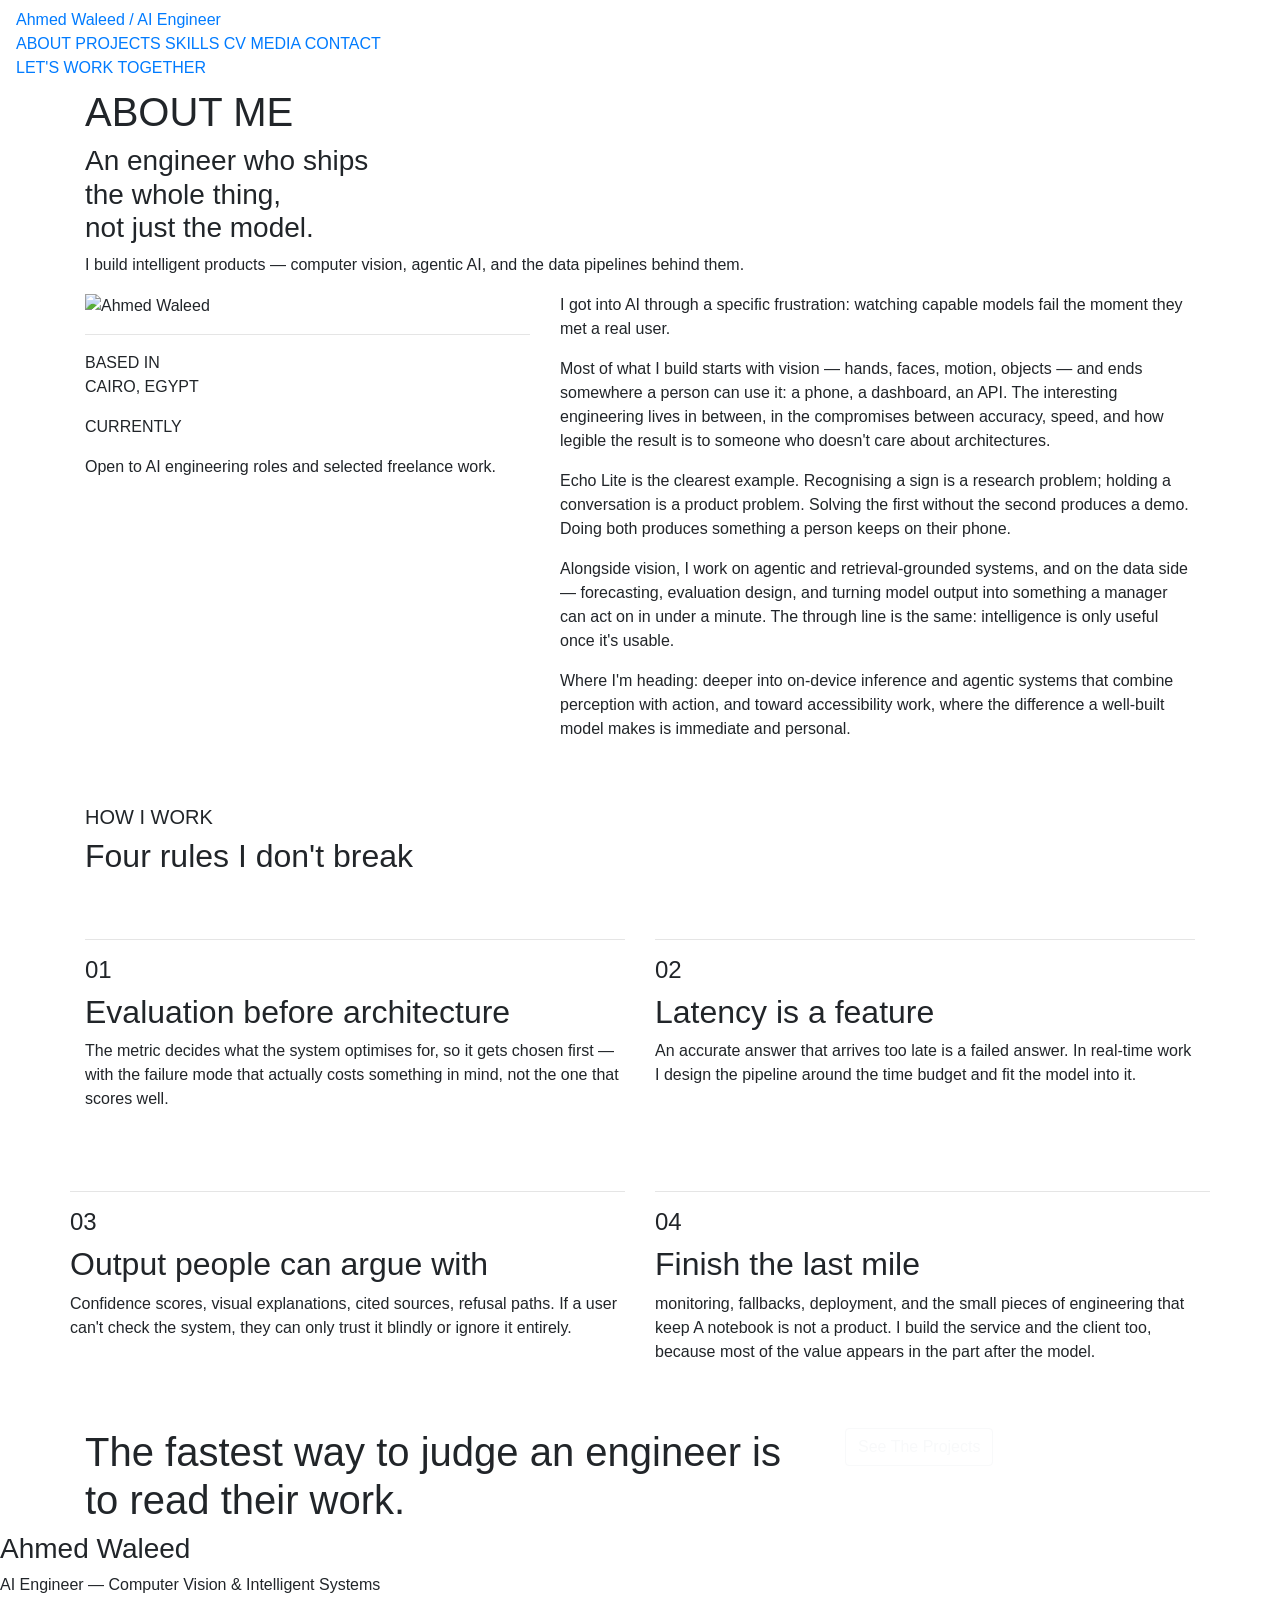
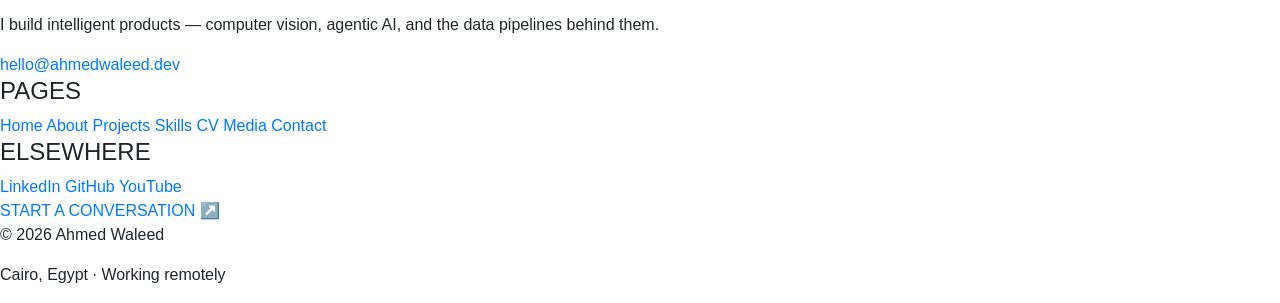
==== about.html @ 39172e3a "Add files via upload" ====
<!DOCTYPE html>
<html lang="en">

<head>

    <meta charset="UTF-8">

    <meta name="viewport" content="width=device-width, initial-scale=1.0">

    <!-- SEO -->
    <meta name="description"
        content="Ahmed Waleed — AI Engineer specializing in Computer Vision and Intelligent Systems.">

    <meta name="author" content="Ahmed Waleed">

    <!-- Fonts  -->
    <link
        href="https://fonts.googleapis.com/css2?family=Cormorant+Garamond:wght@400;500;600;700&family=DM+Mono:wght@300;400;500&family=Inter:wght@300;400;500;600&display=swap"
        rel="stylesheet">
    <link
        href="https://fonts.googleapis.com/css2?family=DM+Mono:wght@300;400;500&family=Inter:wght@300;400;500;600&display=swap"
        rel="stylesheet">

    <!-- Bootstrap 4.6.2 -->
    <link rel="stylesheet" href="https://cdn.jsdelivr.net/npm/bootstrap@4.6.2/dist/css/bootstrap.min.css"
        integrity="sha384-xOolHFLEh07PJGoPkLv1IbcEPTNtaed2xpHsD9ESMhqIYd0nLMwNLD69Npy4HI+N" crossorigin="anonymous">

    <!-- Custom CSS -->
    <link rel="stylesheet" href="css/navbar.css">
    <link rel="stylesheet" href="css/style.css">
    <link rel="stylesheet" href="css/aboutstyle.css">


    <title>About | Ahmed Waleed</title>

</head>

<body>

    <!-- =====================================================
         NAVBAR
    ====================================================== -->

    <header class="navbar">

        <div class="navbar-inner">

            <a href="index.html" class="logo">

                <span class="logo-name">
                    Ahmed Waleed
                </span>

                <span class="logo-slash">
                    /
                </span>

                <span class="logo-role">
                    AI Engineer
                </span>

            </a>


            <nav class="nav-links">

                <a href="about.html">
                    ABOUT
                </a>

                <a href="projects.html">
                    PROJECTS
                </a>

                <a href="skils.html">
                    SKILLS
                </a>

                <a href="cvpage.html">
                    CV
                </a>

                <a href="media.html">
                    MEDIA
                </a>

                <a href="contact.html">
                    CONTACT
                </a>

            </nav>


            <a href="contact.html" class="nav-button">
                LET'S WORK TOGETHER
            </a>

        </div>

    </header>


    <!-- end navbar -->

    <!-- =========================
         ABOUT
    ========================== -->
    <!-- =====================================================
     ABOUT INTRO
====================================================== -->

    <section class="intro-about">

        <div class="container">

            <div class="row">

                <div class="col-md-12">

                    <h1>
                        ABOUT ME
                    </h1>

                </div>

                <div class="col-md-12">

                    <h3>
                        An engineer who ships
                        <br>
                        the whole thing,
                        <br>
                        not just the model.
                    </h3>

                    <p>
                        I build intelligent products —
                        computer vision, agentic AI,
                        and the data pipelines behind them.
                    </p>

                </div>

            </div>

        </div>

    </section>


    <!-- =====================================================
     ABOUT CONTENT
    ====================================================== -->

    <section class="about2">

        <div class="container">

            <div class="row">

                <!-- LEFT COLUMN -->

                <div class="col-md-5">

                    <div class="about2-image">

                        <img src="images/moa.jpg" alt="Ahmed Waleed" class="w-100">

                    </div>

                    <hr>

                    <div class="about2-info">

                        <p>
                            BASED IN
                            <br>
                            CAIRO, EGYPT
                        </p>
                        <p>
                            CURRENTLY
                        </p>
                        <p>
                            Open to AI engineering roles
                            and selected freelance work.
                        </p>

                    </div>

                </div>


                <!-- RIGHT COLUMN -->

                <div class="col-md-7">

                    <div class="about2-content">

                        <p>
                            I got into AI through a specific frustration:
                            watching capable models fail the moment they
                            met a real user.
                        </p>

                        <p>
                            Most of what I build starts with vision —
                            hands, faces, motion, objects — and ends somewhere
                            a person can use it: a phone, a dashboard, an API.

                            The interesting engineering lives in between,
                            in the compromises between accuracy, speed, and
                            how legible the result is to someone who doesn't
                            care about architectures.
                        </p>

                        <p>
                            Echo Lite is the clearest example.

                            Recognising a sign is a research problem;
                            holding a conversation is a product problem.

                            Solving the first without the second produces
                            a demo. Doing both produces something a person
                            keeps on their phone.
                        </p>

                        <p>
                            Alongside vision, I work on agentic and
                            retrieval-grounded systems, and on the data side —
                            forecasting, evaluation design, and turning model
                            output into something a manager can act on in
                            under a minute.

                            The through line is the same:
                            intelligence is only useful once it's usable.
                        </p>

                        <p>
                            Where I'm heading: deeper into on-device inference
                            and agentic systems that combine perception with
                            action, and toward accessibility work, where the
                            difference a well-built model makes is immediate
                            and personal.
                        </p>

                    </div>

                </div>

            </div>

        </div>

    </section>

    <!-- HIW Section  -->

    <section class="how-section mt-5">
        <div class="container">
            <div class="row">
                <div class="col-md-12">
                    <h5>
                        HOW I WORK
                    </h5>
                    <h2>
                        Four rules I don't break
                    </h2>
                    <!-- <hr style="color: rgb(255, 255, 255);" class="w-50"> -->

                    <div class="row mt-5">
                        <div class="col-md-6">
                            <div class="">
                                <hr>
                                <h4>01</h4>
                                <h2>Evaluation before architecture</h2>
                                <p>The metric decides what the system optimises for, so it gets chosen first — with the
                                    failure mode that actually costs something in mind, not the one that scores well.
                                </p>

                            </div>



                        </div>

                        <div class="col-md-6">
                            <div class="">
                                <hr>
                                <h4>02</h4>
                                <h2>Latency is a feature</h2>
                                <p>An accurate answer that arrives too late is a failed answer. In real-time work I
                                    design the pipeline around the time budget and fit the model into it.
                                </p>

                            </div>



                        </div>

                        <div class="row mt-5">
                            <div class="col-md-6">
                                <div class="">
                                    <hr>
                                    <h4>03</h4>
                                    <h2>Output people can argue with</h2>
                                    <p> Confidence scores, visual explanations, cited sources, refusal paths. If a user
                                        can't check the system, they can only trust it blindly or ignore it entirely.

                                    </p>

                                </div>



                            </div>

                            <div class="col-md-6">
                                <div class="">
                                    <hr>
                                    <h4>04</h4>
                                    <h2>Finish the last mile</h2>
                                    <p> monitoring, fallbacks, deployment, and the small pieces of engineering that keep
                                        A notebook is not a product. I build the service and the client too, because
                                        most of the value appears in the part after the model.

                                    </p>

                                </div>



                            </div>

                        </div>
                    </div>
                </div>
            </div>
    </section>
    <!-- end of HTW  -->

    <!-- all projects section  -->
    <section class="project-section">
        <div class='container'>
            <div class="row mt-5">
                <div class="col-md-8">
                    <h1>The fastest way to judge an engineer is to read their work.</h1>
                </div>

                <div class="col-md-4">
                    <a href="" class="btn btn-outline-light "> See The Projects</a>
                </div>
            </div>
        </div>
    </section>


    <!-- =========================
         FOOTER
    ========================== -->

    <footer class="site-footer">

        <div class="footer-main">

            <div class="footer-container">


                <!-- Brand -->

                <div class="footer-brand">

                    <h3>
                        Ahmed Waleed
                    </h3>


                    <p class="footer-role">

                        AI Engineer — Computer Vision &amp;
                        Intelligent Systems

                    </p>


                    <p class="footer-description">

                        I build intelligent products —
                        computer vision, agentic AI,
                        and the data pipelines behind them.

                    </p>


                    <a href="mailto:hello@ahmedwaleed.dev" class="footer-email">

                        hello@ahmedwaleed.dev

                    </a>

                </div>



                <!-- Pages -->

                <div class="footer-column">

                    <h4>
                        PAGES
                    </h4>


                    <nav class="footer-links">

                        <a href="#home">
                            Home
                        </a>

                        <a href="#about">
                            About
                        </a>

                        <a href="#projects">
                            Projects
                        </a>

                        <a href="#skills">
                            Skills
                        </a>

                        <a href="#cv">
                            CV
                        </a>

                        <a href="#media">
                            Media
                        </a>

                        <a href="#contact">
                            Contact
                        </a>

                    </nav>

                </div>



                <!-- Elsewhere -->

                <div class="footer-column">

                    <h4>
                        ELSEWHERE
                    </h4>


                    <nav class="footer-links">

                        <a href="#" target="_blank">
                            LinkedIn
                        </a>

                        <a href="#" target="_blank">
                            GitHub
                        </a>

                        <a href="#" target="_blank">
                            YouTube
                        </a>

                    </nav>


                    <a href="#contact" class="conversation-btn">

                        <span>
                            START A CONVERSATION
                        </span>

                        <span class="conversation-arrow">
                            ↗
                        </span>

                    </a>

                </div>

            </div>

        </div>



        <!-- Footer Bottom -->

        <div class="footer-bottom">

            <div class="footer-bottom-container">

                <p>
                    © 2026 Ahmed Waleed
                </p>

                <p>
                    Cairo, Egypt · Working remotely
                </p>

            </div>

        </div>

    </footer>

    </div>

    <!-- =========================
         JAVASCRIPT
    ========================== -->

    <script src="https://cdn.jsdelivr.net/npm/jquery@3.5.1/dist/jquery.slim.min.js"
        integrity="sha384-DfXdz2htPH0lsSSs5nSSs5nVYUew+OrCXaRkfj" crossorigin="anonymous">
        </script>


    <script src="https://cdn.jsdelivr.net/npm/popper.js@1.16.1/dist/umd/popper.min.js"
        integrity="sha384-9/reFTGAW83EW2RDu2S0VKaIzap3H66lZH81PoYlFhbGU+6BZp6G7niu735Sk7lN" crossorigin="anonymous">
        </script>


    <script src="https://cdn.jsdelivr.net/npm/bootstrap@4.6.2/dist/js/bootstrap.min.js"
        integrity="sha384-+sLIOodYLS7CIrQpBjl+C7nPvqq+FbNUBDunl/OZv93DB7Ln/533i8e/mZXLi/P+" crossorigin="anonymous">
        </script>

</body>

</html>
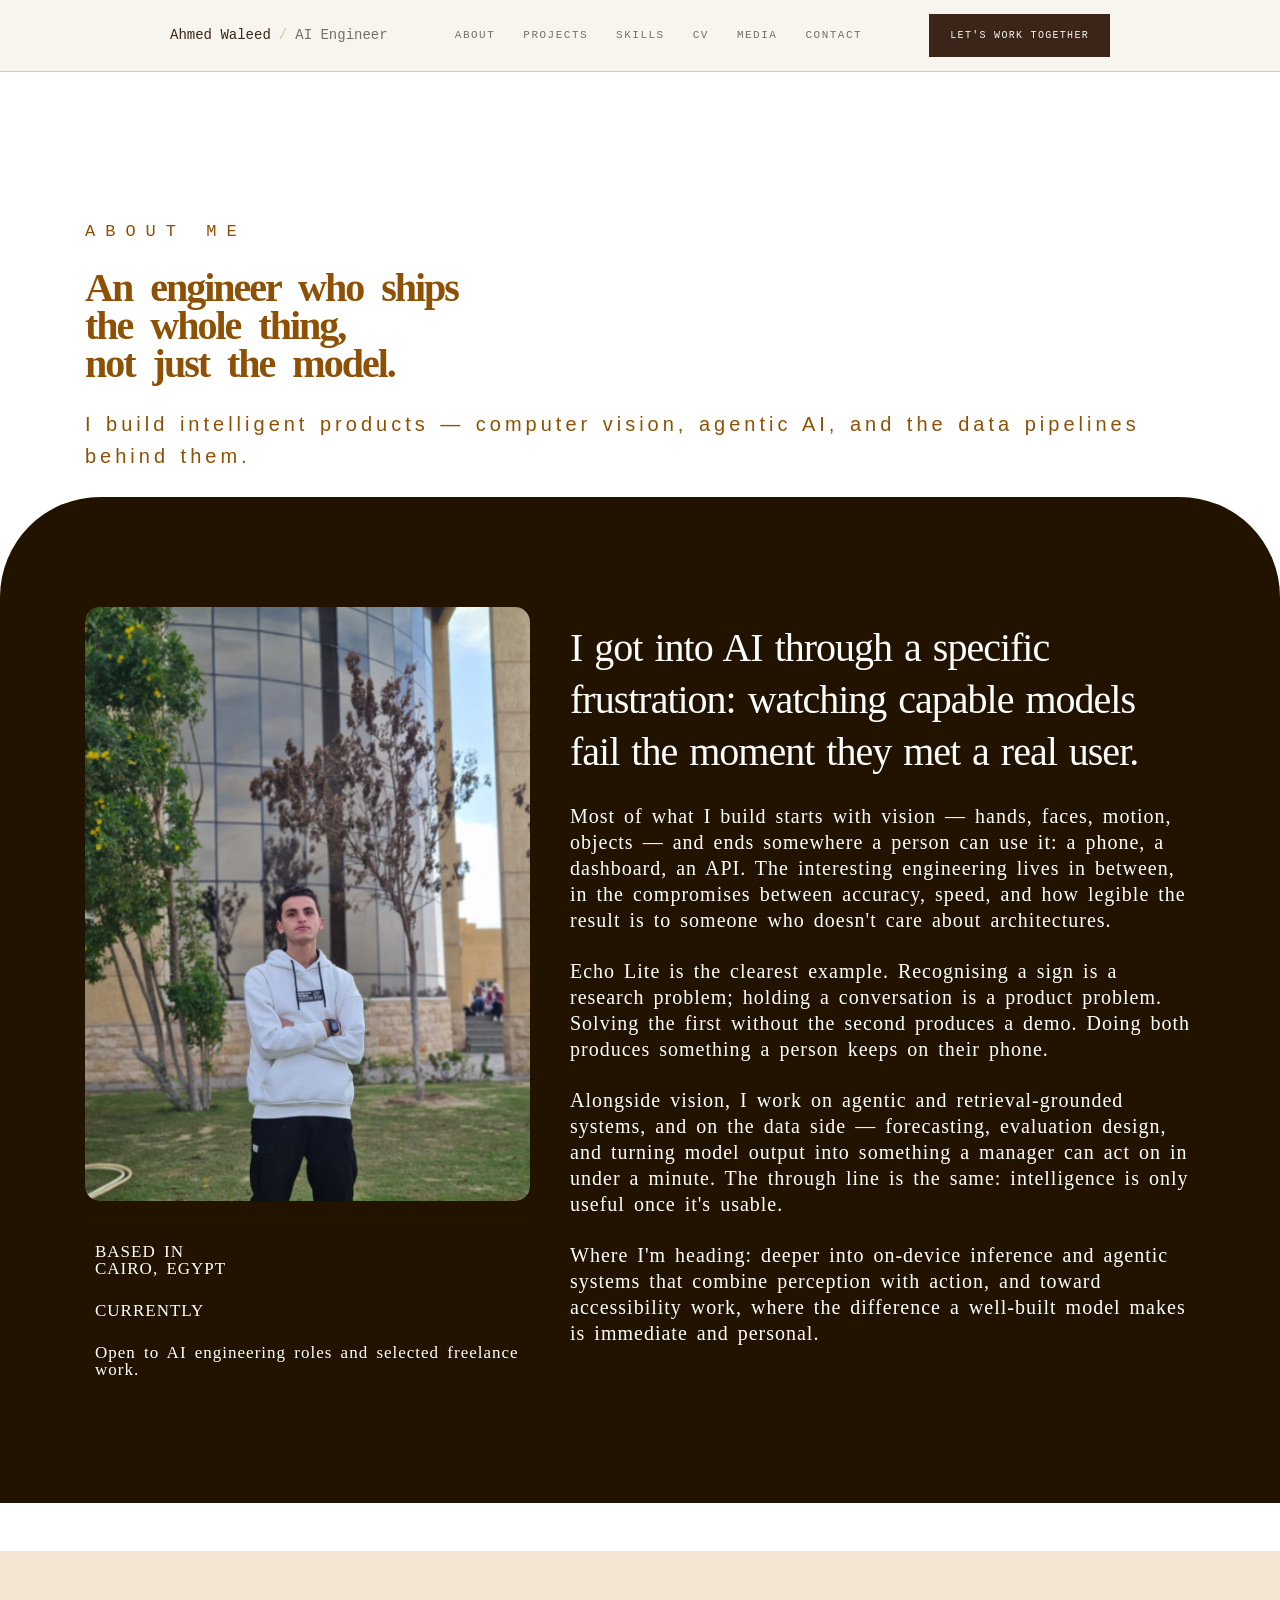
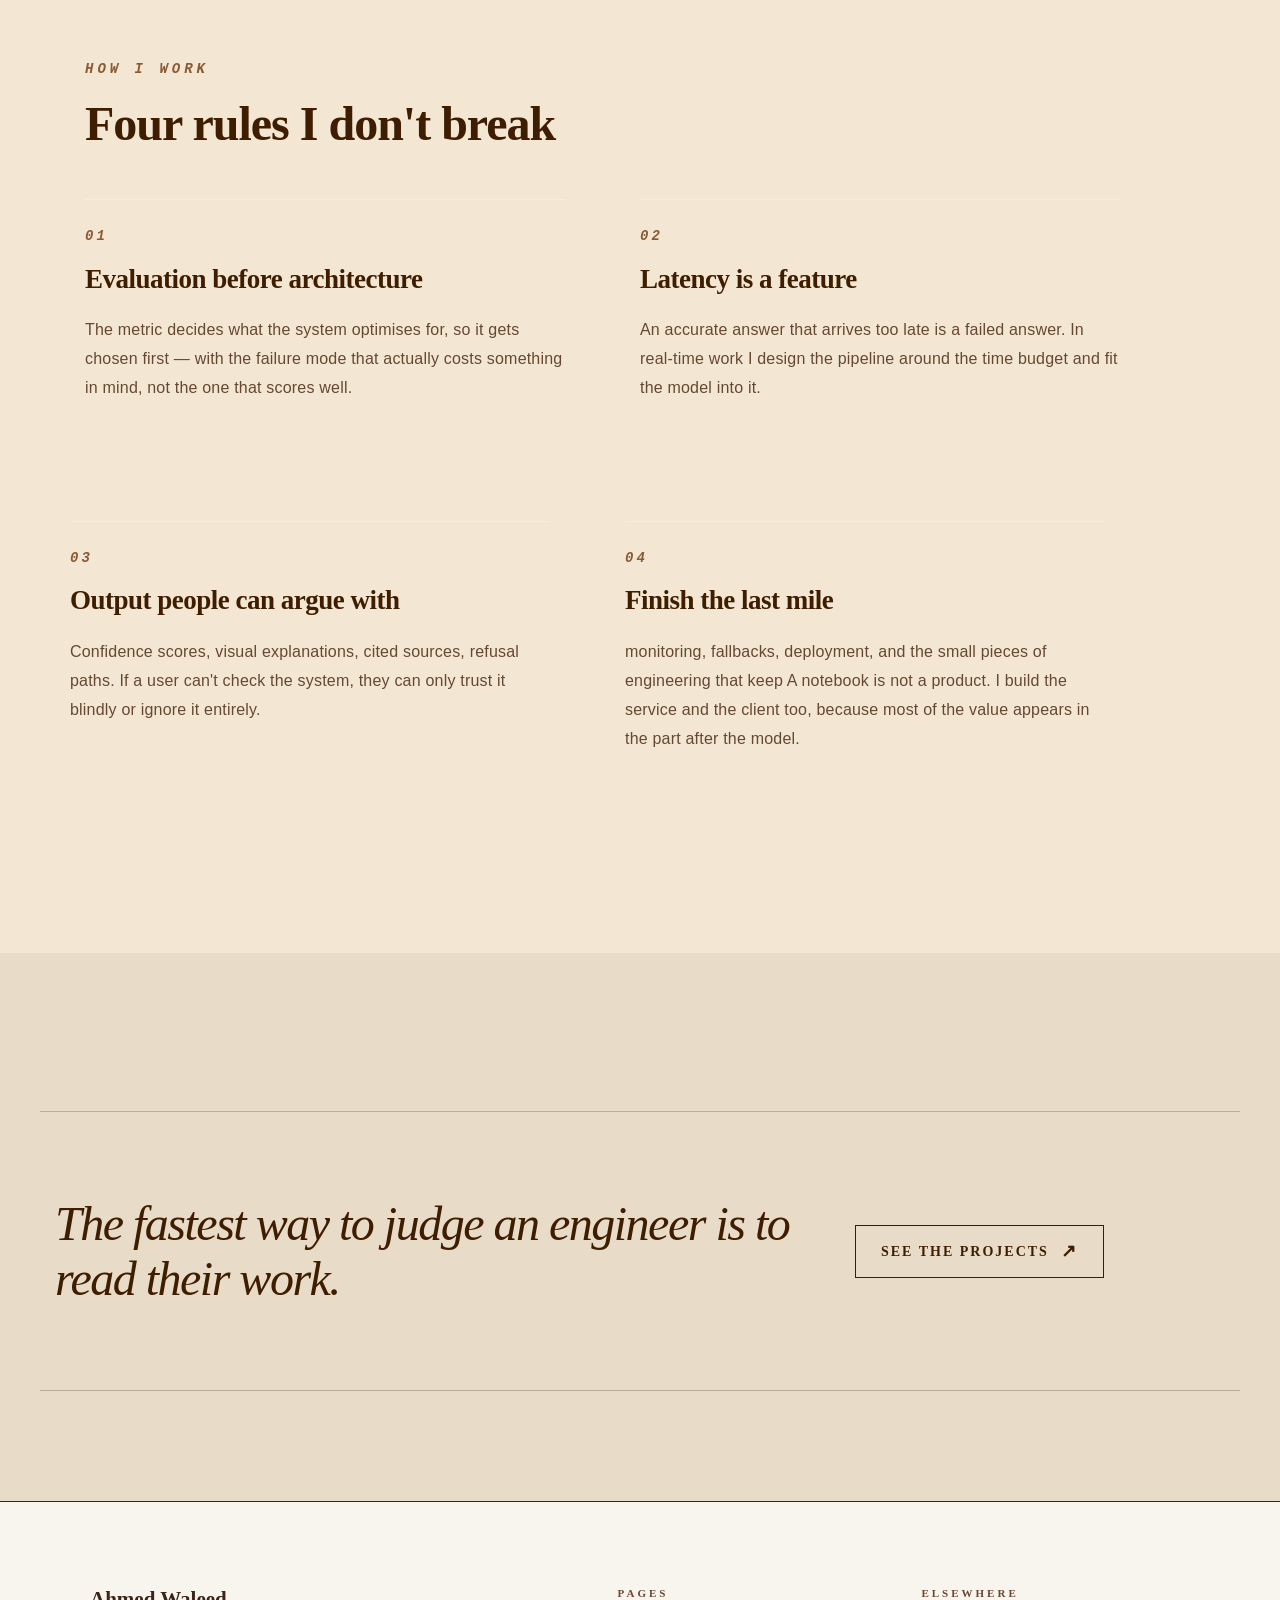
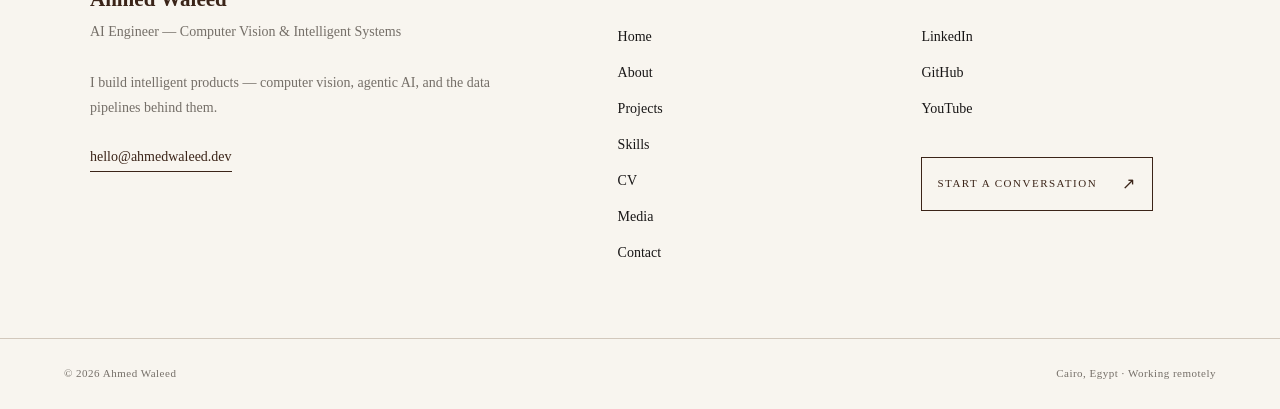
==== commit 9d74f32d: "Initial commit" ====
--- a/about.html
+++ b/about.html
@@ -1,538 +1,538 @@
-<!DOCTYPE html>
-<html lang="en">
-
-<head>
-
-    <meta charset="UTF-8">
-
-    <meta name="viewport" content="width=device-width, initial-scale=1.0">
-
-    <!-- SEO -->
-    <meta name="description"
-        content="Ahmed Waleed — AI Engineer specializing in Computer Vision and Intelligent Systems.">
-
-    <meta name="author" content="Ahmed Waleed">
-
-    <!-- Fonts  -->
-    <link
-        href="https://fonts.googleapis.com/css2?family=Cormorant+Garamond:wght@400;500;600;700&family=DM+Mono:wght@300;400;500&family=Inter:wght@300;400;500;600&display=swap"
-        rel="stylesheet">
-    <link
-        href="https://fonts.googleapis.com/css2?family=DM+Mono:wght@300;400;500&family=Inter:wght@300;400;500;600&display=swap"
-        rel="stylesheet">
-
-    <!-- Bootstrap 4.6.2 -->
-    <link rel="stylesheet" href="https://cdn.jsdelivr.net/npm/bootstrap@4.6.2/dist/css/bootstrap.min.css"
-        integrity="sha384-xOolHFLEh07PJGoPkLv1IbcEPTNtaed2xpHsD9ESMhqIYd0nLMwNLD69Npy4HI+N" crossorigin="anonymous">
-
-    <!-- Custom CSS -->
-    <link rel="stylesheet" href="css/navbar.css">
-    <link rel="stylesheet" href="css/style.css">
-    <link rel="stylesheet" href="css/aboutstyle.css">
-
-
-    <title>About | Ahmed Waleed</title>
-
-</head>
-
-<body>
-
-    <!-- =====================================================
-         NAVBAR
-    ====================================================== -->
-
-    <header class="navbar">
-
-        <div class="navbar-inner">
-
-            <a href="index.html" class="logo">
-
-                <span class="logo-name">
-                    Ahmed Waleed
-                </span>
-
-                <span class="logo-slash">
-                    /
-                </span>
-
-                <span class="logo-role">
-                    AI Engineer
-                </span>
-
-            </a>
-
-
-            <nav class="nav-links">
-
-                <a href="about.html">
-                    ABOUT
-                </a>
-
-                <a href="projects.html">
-                    PROJECTS
-                </a>
-
-                <a href="skils.html">
-                    SKILLS
-                </a>
-
-                <a href="cvpage.html">
-                    CV
-                </a>
-
-                <a href="media.html">
-                    MEDIA
-                </a>
-
-                <a href="contact.html">
-                    CONTACT
-                </a>
-
-            </nav>
-
-
-            <a href="contact.html" class="nav-button">
-                LET'S WORK TOGETHER
-            </a>
-
-        </div>
-
-    </header>
-
-
-    <!-- end navbar -->
-
-    <!-- =========================
-         ABOUT
-    ========================== -->
-    <!-- =====================================================
-     ABOUT INTRO
-====================================================== -->
-
-    <section class="intro-about">
-
-        <div class="container">
-
-            <div class="row">
-
-                <div class="col-md-12">
-
-                    <h1>
-                        ABOUT ME
-                    </h1>
-
-                </div>
-
-                <div class="col-md-12">
-
-                    <h3>
-                        An engineer who ships
-                        <br>
-                        the whole thing,
-                        <br>
-                        not just the model.
-                    </h3>
-
-                    <p>
-                        I build intelligent products —
-                        computer vision, agentic AI,
-                        and the data pipelines behind them.
-                    </p>
-
-                </div>
-
-            </div>
-
-        </div>
-
-    </section>
-
-
-    <!-- =====================================================
-     ABOUT CONTENT
-    ====================================================== -->
-
-    <section class="about2">
-
-        <div class="container">
-
-            <div class="row">
-
-                <!-- LEFT COLUMN -->
-
-                <div class="col-md-5">
-
-                    <div class="about2-image">
-
-                        <img src="images/moa.jpg" alt="Ahmed Waleed" class="w-100">
-
-                    </div>
-
-                    <hr>
-
-                    <div class="about2-info">
-
-                        <p>
-                            BASED IN
-                            <br>
-                            CAIRO, EGYPT
-                        </p>
-                        <p>
-                            CURRENTLY
-                        </p>
-                        <p>
-                            Open to AI engineering roles
-                            and selected freelance work.
-                        </p>
-
-                    </div>
-
-                </div>
-
-
-                <!-- RIGHT COLUMN -->
-
-                <div class="col-md-7">
-
-                    <div class="about2-content">
-
-                        <p>
-                            I got into AI through a specific frustration:
-                            watching capable models fail the moment they
-                            met a real user.
-                        </p>
-
-                        <p>
-                            Most of what I build starts with vision —
-                            hands, faces, motion, objects — and ends somewhere
-                            a person can use it: a phone, a dashboard, an API.
-
-                            The interesting engineering lives in between,
-                            in the compromises between accuracy, speed, and
-                            how legible the result is to someone who doesn't
-                            care about architectures.
-                        </p>
-
-                        <p>
-                            Echo Lite is the clearest example.
-
-                            Recognising a sign is a research problem;
-                            holding a conversation is a product problem.
-
-                            Solving the first without the second produces
-                            a demo. Doing both produces something a person
-                            keeps on their phone.
-                        </p>
-
-                        <p>
-                            Alongside vision, I work on agentic and
-                            retrieval-grounded systems, and on the data side —
-                            forecasting, evaluation design, and turning model
-                            output into something a manager can act on in
-                            under a minute.
-
-                            The through line is the same:
-                            intelligence is only useful once it's usable.
-                        </p>
-
-                        <p>
-                            Where I'm heading: deeper into on-device inference
-                            and agentic systems that combine perception with
-                            action, and toward accessibility work, where the
-                            difference a well-built model makes is immediate
-                            and personal.
-                        </p>
-
-                    </div>
-
-                </div>
-
-            </div>
-
-        </div>
-
-    </section>
-
-    <!-- HIW Section  -->
-
-    <section class="how-section mt-5">
-        <div class="container">
-            <div class="row">
-                <div class="col-md-12">
-                    <h5>
-                        HOW I WORK
-                    </h5>
-                    <h2>
-                        Four rules I don't break
-                    </h2>
-                    <!-- <hr style="color: rgb(255, 255, 255);" class="w-50"> -->
-
-                    <div class="row mt-5">
-                        <div class="col-md-6">
-                            <div class="">
-                                <hr>
-                                <h4>01</h4>
-                                <h2>Evaluation before architecture</h2>
-                                <p>The metric decides what the system optimises for, so it gets chosen first — with the
-                                    failure mode that actually costs something in mind, not the one that scores well.
-                                </p>
-
-                            </div>
-
-
-
-                        </div>
-
-                        <div class="col-md-6">
-                            <div class="">
-                                <hr>
-                                <h4>02</h4>
-                                <h2>Latency is a feature</h2>
-                                <p>An accurate answer that arrives too late is a failed answer. In real-time work I
-                                    design the pipeline around the time budget and fit the model into it.
-                                </p>
-
-                            </div>
-
-
-
-                        </div>
-
-                        <div class="row mt-5">
-                            <div class="col-md-6">
-                                <div class="">
-                                    <hr>
-                                    <h4>03</h4>
-                                    <h2>Output people can argue with</h2>
-                                    <p> Confidence scores, visual explanations, cited sources, refusal paths. If a user
-                                        can't check the system, they can only trust it blindly or ignore it entirely.
-
-                                    </p>
-
-                                </div>
-
-
-
-                            </div>
-
-                            <div class="col-md-6">
-                                <div class="">
-                                    <hr>
-                                    <h4>04</h4>
-                                    <h2>Finish the last mile</h2>
-                                    <p> monitoring, fallbacks, deployment, and the small pieces of engineering that keep
-                                        A notebook is not a product. I build the service and the client too, because
-                                        most of the value appears in the part after the model.
-
-                                    </p>
-
-                                </div>
-
-
-
-                            </div>
-
-                        </div>
-                    </div>
-                </div>
-            </div>
-    </section>
-    <!-- end of HTW  -->
-
-    <!-- all projects section  -->
-    <section class="project-section">
-        <div class='container'>
-            <div class="row mt-5">
-                <div class="col-md-8">
-                    <h1>The fastest way to judge an engineer is to read their work.</h1>
-                </div>
-
-                <div class="col-md-4">
-                    <a href="" class="btn btn-outline-light "> See The Projects</a>
-                </div>
-            </div>
-        </div>
-    </section>
-
-
-    <!-- =========================
-         FOOTER
-    ========================== -->
-
-    <footer class="site-footer">
-
-        <div class="footer-main">
-
-            <div class="footer-container">
-
-
-                <!-- Brand -->
-
-                <div class="footer-brand">
-
-                    <h3>
-                        Ahmed Waleed
-                    </h3>
-
-
-                    <p class="footer-role">
-
-                        AI Engineer — Computer Vision &amp;
-                        Intelligent Systems
-
-                    </p>
-
-
-                    <p class="footer-description">
-
-                        I build intelligent products —
-                        computer vision, agentic AI,
-                        and the data pipelines behind them.
-
-                    </p>
-
-
-                    <a href="mailto:hello@ahmedwaleed.dev" class="footer-email">
-
-                        hello@ahmedwaleed.dev
-
-                    </a>
-
-                </div>
-
-
-
-                <!-- Pages -->
-
-                <div class="footer-column">
-
-                    <h4>
-                        PAGES
-                    </h4>
-
-
-                    <nav class="footer-links">
-
-                        <a href="#home">
-                            Home
-                        </a>
-
-                        <a href="#about">
-                            About
-                        </a>
-
-                        <a href="#projects">
-                            Projects
-                        </a>
-
-                        <a href="#skills">
-                            Skills
-                        </a>
-
-                        <a href="#cv">
-                            CV
-                        </a>
-
-                        <a href="#media">
-                            Media
-                        </a>
-
-                        <a href="#contact">
-                            Contact
-                        </a>
-
-                    </nav>
-
-                </div>
-
-
-
-                <!-- Elsewhere -->
-
-                <div class="footer-column">
-
-                    <h4>
-                        ELSEWHERE
-                    </h4>
-
-
-                    <nav class="footer-links">
-
-                        <a href="#" target="_blank">
-                            LinkedIn
-                        </a>
-
-                        <a href="#" target="_blank">
-                            GitHub
-                        </a>
-
-                        <a href="#" target="_blank">
-                            YouTube
-                        </a>
-
-                    </nav>
-
-
-                    <a href="#contact" class="conversation-btn">
-
-                        <span>
-                            START A CONVERSATION
-                        </span>
-
-                        <span class="conversation-arrow">
-                            ↗
-                        </span>
-
-                    </a>
-
-                </div>
-
-            </div>
-
-        </div>
-
-
-
-        <!-- Footer Bottom -->
-
-        <div class="footer-bottom">
-
-            <div class="footer-bottom-container">
-
-                <p>
-                    © 2026 Ahmed Waleed
-                </p>
-
-                <p>
-                    Cairo, Egypt · Working remotely
-                </p>
-
-            </div>
-
-        </div>
-
-    </footer>
-
-    </div>
-
-    <!-- =========================
-         JAVASCRIPT
-    ========================== -->
-
-    <script src="https://cdn.jsdelivr.net/npm/jquery@3.5.1/dist/jquery.slim.min.js"
-        integrity="sha384-DfXdz2htPH0lsSSs5nSSs5nVYUew+OrCXaRkfj" crossorigin="anonymous">
-        </script>
-
-
-    <script src="https://cdn.jsdelivr.net/npm/popper.js@1.16.1/dist/umd/popper.min.js"
-        integrity="sha384-9/reFTGAW83EW2RDu2S0VKaIzap3H66lZH81PoYlFhbGU+6BZp6G7niu735Sk7lN" crossorigin="anonymous">
-        </script>
-
-
-    <script src="https://cdn.jsdelivr.net/npm/bootstrap@4.6.2/dist/js/bootstrap.min.js"
-        integrity="sha384-+sLIOodYLS7CIrQpBjl+C7nPvqq+FbNUBDunl/OZv93DB7Ln/533i8e/mZXLi/P+" crossorigin="anonymous">
-        </script>
-
-</body>
-
+<!DOCTYPE html>
+<html lang="en">
+
+<head>
+
+    <meta charset="UTF-8">
+
+    <meta name="viewport" content="width=device-width, initial-scale=1.0">
+
+    <!-- SEO -->
+    <meta name="description"
+        content="Ahmed Waleed — AI Engineer specializing in Computer Vision and Intelligent Systems.">
+
+    <meta name="author" content="Ahmed Waleed">
+
+    <!-- Fonts  -->
+    <link
+        href="https://fonts.googleapis.com/css2?family=Cormorant+Garamond:wght@400;500;600;700&family=DM+Mono:wght@300;400;500&family=Inter:wght@300;400;500;600&display=swap"
+        rel="stylesheet">
+    <link
+        href="https://fonts.googleapis.com/css2?family=DM+Mono:wght@300;400;500&family=Inter:wght@300;400;500;600&display=swap"
+        rel="stylesheet">
+
+    <!-- Bootstrap 4.6.2 -->
+    <link rel="stylesheet" href="https://cdn.jsdelivr.net/npm/bootstrap@4.6.2/dist/css/bootstrap.min.css"
+        integrity="sha384-xOolHFLEh07PJGoPkLv1IbcEPTNtaed2xpHsD9ESMhqIYd0nLMwNLD69Npy4HI+N" crossorigin="anonymous">
+
+    <!-- Custom CSS -->
+    <link rel="stylesheet" href="css/navbar.css">
+    <link rel="stylesheet" href="css/style.css">
+    <link rel="stylesheet" href="css/aboutstyle.css">
+
+
+    <title>About | Ahmed Waleed</title>
+
+</head>
+
+<body>
+
+    <!-- =====================================================
+         NAVBAR
+    ====================================================== -->
+
+    <header class="navbar">
+
+        <div class="navbar-inner">
+
+            <a href="index.html" class="logo">
+
+                <span class="logo-name">
+                    Ahmed Waleed
+                </span>
+
+                <span class="logo-slash">
+                    /
+                </span>
+
+                <span class="logo-role">
+                    AI Engineer
+                </span>
+
+            </a>
+
+
+            <nav class="nav-links">
+
+                <a href="about.html">
+                    ABOUT
+                </a>
+
+                <a href="projects.html">
+                    PROJECTS
+                </a>
+
+                <a href="skils.html">
+                    SKILLS
+                </a>
+
+                <a href="cvpage.html">
+                    CV
+                </a>
+
+                <a href="media.html">
+                    MEDIA
+                </a>
+
+                <a href="contact.html">
+                    CONTACT
+                </a>
+
+            </nav>
+
+
+            <a href="contact.html" class="nav-button">
+                LET'S WORK TOGETHER
+            </a>
+
+        </div>
+
+    </header>
+
+
+    <!-- end navbar -->
+
+    <!-- =========================
+         ABOUT
+    ========================== -->
+    <!-- =====================================================
+     ABOUT INTRO
+====================================================== -->
+
+    <section class="intro-about">
+
+        <div class="container">
+
+            <div class="row">
+
+                <div class="col-md-12">
+
+                    <h1>
+                        ABOUT ME
+                    </h1>
+
+                </div>
+
+                <div class="col-md-12">
+
+                    <h3>
+                        An engineer who ships
+                        <br>
+                        the whole thing,
+                        <br>
+                        not just the model.
+                    </h3>
+
+                    <p>
+                        I build intelligent products —
+                        computer vision, agentic AI,
+                        and the data pipelines behind them.
+                    </p>
+
+                </div>
+
+            </div>
+
+        </div>
+
+    </section>
+
+
+    <!-- =====================================================
+     ABOUT CONTENT
+    ====================================================== -->
+
+    <section class="about2">
+
+        <div class="container">
+
+            <div class="row">
+
+                <!-- LEFT COLUMN -->
+
+                <div class="col-md-5">
+
+                    <div class="about2-image">
+
+                        <img src="images/moa.jpg" alt="Ahmed Waleed" class="w-100">
+
+                    </div>
+
+                    <hr>
+
+                    <div class="about2-info">
+
+                        <p>
+                            BASED IN
+                            <br>
+                            CAIRO, EGYPT
+                        </p>
+                        <p>
+                            CURRENTLY
+                        </p>
+                        <p>
+                            Open to AI engineering roles
+                            and selected freelance work.
+                        </p>
+
+                    </div>
+
+                </div>
+
+
+                <!-- RIGHT COLUMN -->
+
+                <div class="col-md-7">
+
+                    <div class="about2-content">
+
+                        <p>
+                            I got into AI through a specific frustration:
+                            watching capable models fail the moment they
+                            met a real user.
+                        </p>
+
+                        <p>
+                            Most of what I build starts with vision —
+                            hands, faces, motion, objects — and ends somewhere
+                            a person can use it: a phone, a dashboard, an API.
+
+                            The interesting engineering lives in between,
+                            in the compromises between accuracy, speed, and
+                            how legible the result is to someone who doesn't
+                            care about architectures.
+                        </p>
+
+                        <p>
+                            Echo Lite is the clearest example.
+
+                            Recognising a sign is a research problem;
+                            holding a conversation is a product problem.
+
+                            Solving the first without the second produces
+                            a demo. Doing both produces something a person
+                            keeps on their phone.
+                        </p>
+
+                        <p>
+                            Alongside vision, I work on agentic and
+                            retrieval-grounded systems, and on the data side —
+                            forecasting, evaluation design, and turning model
+                            output into something a manager can act on in
+                            under a minute.
+
+                            The through line is the same:
+                            intelligence is only useful once it's usable.
+                        </p>
+
+                        <p>
+                            Where I'm heading: deeper into on-device inference
+                            and agentic systems that combine perception with
+                            action, and toward accessibility work, where the
+                            difference a well-built model makes is immediate
+                            and personal.
+                        </p>
+
+                    </div>
+
+                </div>
+
+            </div>
+
+        </div>
+
+    </section>
+
+    <!-- HIW Section  -->
+
+    <section class="how-section mt-5">
+        <div class="container">
+            <div class="row">
+                <div class="col-md-12">
+                    <h5>
+                        HOW I WORK
+                    </h5>
+                    <h2>
+                        Four rules I don't break
+                    </h2>
+                    <!-- <hr style="color: rgb(255, 255, 255);" class="w-50"> -->
+
+                    <div class="row mt-5">
+                        <div class="col-md-6">
+                            <div class="">
+                                <hr>
+                                <h4>01</h4>
+                                <h2>Evaluation before architecture</h2>
+                                <p>The metric decides what the system optimises for, so it gets chosen first — with the
+                                    failure mode that actually costs something in mind, not the one that scores well.
+                                </p>
+
+                            </div>
+
+
+
+                        </div>
+
+                        <div class="col-md-6">
+                            <div class="">
+                                <hr>
+                                <h4>02</h4>
+                                <h2>Latency is a feature</h2>
+                                <p>An accurate answer that arrives too late is a failed answer. In real-time work I
+                                    design the pipeline around the time budget and fit the model into it.
+                                </p>
+
+                            </div>
+
+
+
+                        </div>
+
+                        <div class="row mt-5">
+                            <div class="col-md-6">
+                                <div class="">
+                                    <hr>
+                                    <h4>03</h4>
+                                    <h2>Output people can argue with</h2>
+                                    <p> Confidence scores, visual explanations, cited sources, refusal paths. If a user
+                                        can't check the system, they can only trust it blindly or ignore it entirely.
+
+                                    </p>
+
+                                </div>
+
+
+
+                            </div>
+
+                            <div class="col-md-6">
+                                <div class="">
+                                    <hr>
+                                    <h4>04</h4>
+                                    <h2>Finish the last mile</h2>
+                                    <p> monitoring, fallbacks, deployment, and the small pieces of engineering that keep
+                                        A notebook is not a product. I build the service and the client too, because
+                                        most of the value appears in the part after the model.
+
+                                    </p>
+
+                                </div>
+
+
+
+                            </div>
+
+                        </div>
+                    </div>
+                </div>
+            </div>
+    </section>
+    <!-- end of HTW  -->
+
+    <!-- all projects section  -->
+    <section class="project-section">
+        <div class='container'>
+            <div class="row mt-5">
+                <div class="col-md-8">
+                    <h1>The fastest way to judge an engineer is to read their work.</h1>
+                </div>
+
+                <div class="col-md-4">
+                    <a href="" class="btn btn-outline-light "> See The Projects</a>
+                </div>
+            </div>
+        </div>
+    </section>
+
+
+    <!-- =========================
+         FOOTER
+    ========================== -->
+
+    <footer class="site-footer">
+
+        <div class="footer-main">
+
+            <div class="footer-container">
+
+
+                <!-- Brand -->
+
+                <div class="footer-brand">
+
+                    <h3>
+                        Ahmed Waleed
+                    </h3>
+
+
+                    <p class="footer-role">
+
+                        AI Engineer — Computer Vision &amp;
+                        Intelligent Systems
+
+                    </p>
+
+
+                    <p class="footer-description">
+
+                        I build intelligent products —
+                        computer vision, agentic AI,
+                        and the data pipelines behind them.
+
+                    </p>
+
+
+                    <a href="mailto:hello@ahmedwaleed.dev" class="footer-email">
+
+                        hello@ahmedwaleed.dev
+
+                    </a>
+
+                </div>
+
+
+
+                <!-- Pages -->
+
+                <div class="footer-column">
+
+                    <h4>
+                        PAGES
+                    </h4>
+
+
+                    <nav class="footer-links">
+
+                        <a href="#home">
+                            Home
+                        </a>
+
+                        <a href="#about">
+                            About
+                        </a>
+
+                        <a href="#projects">
+                            Projects
+                        </a>
+
+                        <a href="#skills">
+                            Skills
+                        </a>
+
+                        <a href="#cv">
+                            CV
+                        </a>
+
+                        <a href="#media">
+                            Media
+                        </a>
+
+                        <a href="#contact">
+                            Contact
+                        </a>
+
+                    </nav>
+
+                </div>
+
+
+
+                <!-- Elsewhere -->
+
+                <div class="footer-column">
+
+                    <h4>
+                        ELSEWHERE
+                    </h4>
+
+
+                    <nav class="footer-links">
+
+                        <a href="#" target="_blank">
+                            LinkedIn
+                        </a>
+
+                        <a href="#" target="_blank">
+                            GitHub
+                        </a>
+
+                        <a href="#" target="_blank">
+                            YouTube
+                        </a>
+
+                    </nav>
+
+
+                    <a href="#contact" class="conversation-btn">
+
+                        <span>
+                            START A CONVERSATION
+                        </span>
+
+                        <span class="conversation-arrow">
+                            ↗
+                        </span>
+
+                    </a>
+
+                </div>
+
+            </div>
+
+        </div>
+
+
+
+        <!-- Footer Bottom -->
+
+        <div class="footer-bottom">
+
+            <div class="footer-bottom-container">
+
+                <p>
+                    © 2026 Ahmed Waleed
+                </p>
+
+                <p>
+                    Cairo, Egypt · Working remotely
+                </p>
+
+            </div>
+
+        </div>
+
+    </footer>
+
+    </div>
+
+    <!-- =========================
+         JAVASCRIPT
+    ========================== -->
+
+    <script src="https://cdn.jsdelivr.net/npm/jquery@3.5.1/dist/jquery.slim.min.js"
+        integrity="sha384-DfXdz2htPH0lsSSs5nSSs5nVYUew+OrCXaRkfj" crossorigin="anonymous">
+        </script>
+
+
+    <script src="https://cdn.jsdelivr.net/npm/popper.js@1.16.1/dist/umd/popper.min.js"
+        integrity="sha384-9/reFTGAW83EW2RDu2S0VKaIzap3H66lZH81PoYlFhbGU+6BZp6G7niu735Sk7lN" crossorigin="anonymous">
+        </script>
+
+
+    <script src="https://cdn.jsdelivr.net/npm/bootstrap@4.6.2/dist/js/bootstrap.min.js"
+        integrity="sha384-+sLIOodYLS7CIrQpBjl+C7nPvqq+FbNUBDunl/OZv93DB7Ln/533i8e/mZXLi/P+" crossorigin="anonymous">
+        </script>
+
+</body>
+
 </html>
--- a/css/navbar.css
+++ b/css/navbar.css
@@ -0,0 +1,159 @@
+/* =====================================================
+           NAVBAR
+        ===================================================== */
+
+.navbar {
+    width: 100%;
+
+    height: 72px;
+
+    background-color: var(--warm-white);
+
+    border-bottom: 1px solid var(--border-light);
+
+    display: flex;
+    align-items: center;
+
+    position: sticky;
+    top: 0;
+
+    z-index: 1000;
+}
+
+
+.navbar-inner {
+    width: min(100% - 80px, 940px);
+
+    margin: auto;
+
+    display: flex;
+    align-items: center;
+    justify-content: space-between;
+}
+
+
+/* Logo */
+
+.logo {
+    display: flex;
+    align-items: center;
+    gap: 8px;
+
+    font-family: "DM Mono", monospace;
+
+    font-size: 14px;
+
+    color: var(--dark-brown);
+
+    white-space: nowrap;
+}
+
+.logo:hover {
+    color: var(--dark-brown);
+    /* letter-spacing: 3px; */
+    translate: 0px -10px;
+    transition-duration: .5s;
+    text-shadow: 1px 1px 2px var(--dark-brown);
+}
+
+.logo-name {
+    font-weight: 500;
+}
+
+
+.logo-slash {
+    color: var(--beige);
+}
+
+
+.logo-role {
+    color: var(--soft-gray);
+}
+
+
+/* Navigation */
+
+.nav-links {
+    display: flex;
+    align-items: center;
+
+    gap: 28px;
+}
+
+
+.nav-links a {
+    font-family: "DM Mono", monospace;
+
+    font-size: 11px;
+
+    letter-spacing: 1.5px;
+
+    color: var(--soft-gray);
+
+    transition: var(--transition);
+
+    position: relative;
+}
+
+.nav-links a:hover {
+    color: var(--dark-brown);
+    letter-spacing: 3px;
+    text-shadow: 1px 1px 2px var(--dark-brown);
+}
+
+
+.nav-links a::after {
+    content: "";
+
+    position: absolute;
+
+    left: 0;
+    bottom: -7px;
+
+    width: 0;
+    height: 1px;
+
+    background-color: var(--brown);
+
+    transition: var(--transition);
+}
+
+
+.nav-links a:hover {
+    color: var(--dark-brown);
+}
+
+
+.nav-links a:hover::after {
+    width: 100%;
+}
+
+
+/* Navbar Button */
+
+.nav-button {
+    background-color: var(--dark-brown);
+
+    color: var(--warm-white);
+
+    padding: 13px 20px;
+
+    font-family: "DM Mono", monospace;
+
+    font-size: 10px;
+
+    letter-spacing: 1.3px;
+
+    border: 1px solid var(--dark-brown);
+
+    transition: var(--transition);
+}
+
+
+.nav-button:hover {
+    background-color: var(--brown);
+
+    border-color: var(--brown);
+
+    transform: translateY(-2px);
+}
--- a/css/style.css
+++ b/css/style.css
@@ -0,0 +1,1932 @@
+/* =========================================================
+   GLOBAL
+========================================================= */
+
+:root {
+    /* =====================================================
+       PRIMARY COLORS
+    ===================================================== */
+
+    --dark-brown: #3B2418;
+    --warm-white: #F8F5EF;
+
+
+    /* =====================================================
+       SECONDARY COLORS
+    ===================================================== */
+
+    --brown: #6B4632;
+    --beige: #D8C3A5;
+
+
+    /* =====================================================
+       LIGHT COLORS
+    ===================================================== */
+
+    --light-beige: #E8DED0;
+    --soft-gray: #756F68;
+
+
+    /* =====================================================
+       BORDERS
+    ===================================================== */
+
+    --border-light: #D2C8BC;
+    --border-dark: #3B2418;
+
+
+    /* =====================================================
+       DARK COLORS
+    ===================================================== */
+
+    --black: #181616;
+    --pure-black: #000000;
+
+    --transition-fast: 0.3s ease;
+    --transition-medium: 0.5s ease;
+    --transition-slow: 0.7s ease;
+}
+
+
+* {
+    margin: 0;
+    padding: 0;
+    box-sizing: border-box;
+}
+
+
+html {
+    scroll-behavior: smooth;
+}
+
+
+body {
+    background-color: var(--pure-black);
+    color: var(--warm-white);
+
+    font-family:
+        "Segoe UI",
+        Tahoma,
+        Geneva,
+        Verdana,
+        sans-serif;
+
+    overflow-x: hidden;
+}
+
+
+a {
+    text-decoration: none;
+}
+
+
+a:hover {
+    text-decoration: none;
+}
+
+
+img,
+video {
+    max-width: 100%;
+}
+
+
+/* =========================================================
+   GLOBAL TYPOGRAPHY
+========================================================= */
+
+h1,
+h2,
+h3,
+h4,
+h5,
+h6,
+p {
+    margin-top: 0;
+}
+
+
+p {
+    line-height: 1.7;
+}
+
+
+.container {
+    position: relative;
+}
+
+
+
+
+/* =========================================================
+   HERO
+========================================================= */
+
+.hero {
+    padding: 110px 0 130px;
+
+    background-color: var(--pure-black);
+}
+
+
+.hero .container {
+    max-width: 1200px;
+}
+
+
+.hero p:first-child {
+    margin-bottom: 20px;
+
+    color: var(--beige);
+
+    font-size: 18px;
+
+    font-weight: 500;
+
+    letter-spacing: 4px;
+
+    text-transform: uppercase;
+}
+
+
+.hero h1 {
+    max-width: 850px;
+
+    margin-bottom: 30px;
+
+    color: var(--warm-white);
+
+    font-size: clamp(42px, 6vw, 72px);
+
+    font-weight: 700;
+
+    line-height: 1.05;
+
+    letter-spacing: -2px;
+
+    font-style: italic;
+}
+
+
+.hero p:nth-of-type(2) {
+    max-width: 620px;
+
+    margin-bottom: 40px;
+
+    color: var(--soft-gray);
+
+    font-size: 17px;
+
+    font-weight: 400;
+
+    line-height: 1.8;
+
+    letter-spacing: 0.3px;
+}
+
+
+/* =========================================================
+   HERO BUTTONS
+========================================================= */
+
+.btn-dark {
+    background-color: var(--warm-white);
+
+    color: var(--black);
+
+    border: 1px solid var(--warm-white);
+
+    border-radius: 0;
+
+    padding: 13px 22px;
+
+    font-size: 15px;
+
+    font-weight: 700;
+
+    transition:
+        background-color var(--transition-fast),
+        color var(--transition-fast),
+        border-color var(--transition-fast),
+        transform var(--transition-fast),
+        letter-spacing var(--transition-fast);
+}
+
+
+.btn-dark:hover {
+    background-color: var(--beige);
+
+    color: var(--dark-brown);
+
+    border-color: var(--beige);
+
+    letter-spacing: 1.5px;
+
+    transform: translateY(-4px);
+}
+
+
+.btn-outline-secondary {
+    background-color: transparent;
+
+    color: var(--warm-white);
+
+    border: 1px solid var(--soft-gray);
+
+    border-radius: 0;
+
+    padding: 13px 22px;
+
+    font-size: 15px;
+
+    font-weight: 700;
+
+    transition:
+        background-color var(--transition-fast),
+        color var(--transition-fast),
+        border-color var(--transition-fast),
+        transform var(--transition-fast),
+        letter-spacing var(--transition-fast);
+}
+
+
+.btn-outline-secondary:hover {
+    background-color: var(--brown);
+
+    color: var(--warm-white);
+
+    border-color: var(--brown);
+
+    letter-spacing: 1.5px;
+
+    transform: translateY(-4px);
+}
+
+
+/* =========================================================
+   HERO IMAGE
+========================================================= */
+
+.hero img {
+    height: 500px;
+
+    width: 78%;
+
+    object-fit: cover;
+
+    border-radius: 4px;
+
+    filter: grayscale(100%);
+
+    border: 1px solid var(--black);
+
+    transition:
+        width var(--transition-medium),
+        height var(--transition-medium),
+        border-radius var(--transition-medium),
+        filter var(--transition-medium),
+        transform var(--transition-medium);
+}
+
+
+.hero img:hover {
+    height: 590px;
+
+    width: 100%;
+
+    border-radius: 12px;
+
+    filter: grayscale(0%);
+
+    transform: translateY(-8px);
+}
+
+
+/* =========================================================
+   QUICK INFO
+========================================================= */
+
+.info-section {
+    padding: 0 0 120px;
+
+    background-color: var(--pure-black);
+}
+
+
+.info-row {
+    border-top: 1px solid var(--border-dark);
+
+    border-bottom: 1px solid var(--border-dark);
+}
+
+
+.info-item {
+    padding: 38px 42px;
+}
+
+
+.info-item:not(:last-child) {
+    border-right: 1px solid var(--border-dark);
+}
+
+
+.info-item span {
+    display: block;
+
+    margin-bottom: 14px;
+
+    color: var(--beige);
+
+    font-size: 12px;
+
+    font-weight: 700;
+
+    letter-spacing: 3px;
+
+    text-transform: uppercase;
+}
+
+
+.info-item p {
+    margin: 0;
+
+    color: var(--soft-gray);
+
+    font-size: 15px;
+
+    line-height: 1.7;
+}
+
+
+/* =========================================================
+   INFO HOVER
+========================================================= */
+
+.father {
+    background-color: var(--black);
+
+    border-radius: 0;
+
+    transition:
+        background-color var(--transition-medium),
+        transform var(--transition-medium),
+        border-radius var(--transition-medium);
+}
+
+
+.father:hover {
+    background-color: var(--warm-white);
+
+    transform: translateY(-12px);
+
+    border-radius: 12px;
+}
+
+
+.father:hover .info-item span,
+.father:hover .info-item p {
+    color: var(--dark-brown);
+}
+
+
+/* =========================================================
+   PROJECTS
+========================================================= */
+
+.project-section {
+    padding: 130px 0 140px;
+
+    background-color: var(--warm-white);
+
+
+}
+
+
+.project-section .container {
+    max-width: 1200px;
+}
+
+
+.project-section .section-label {
+    display: block;
+
+    margin-bottom: 20px;
+
+    color: var(--dark-brown);
+
+    font-size: 12px;
+
+    font-weight: 600;
+
+    letter-spacing: 4px;
+
+    text-transform: uppercase;
+}
+
+
+.project-section h1,
+.project-section h2 {
+    max-width: 800px;
+
+    margin-bottom: 50px;
+
+    color: var(--dark-brown);
+
+    font-size: clamp(40px, 5vw, 62px);
+
+    font-weight: 600;
+
+    line-height: 1.1;
+
+    letter-spacing: -1.5px;
+
+    font-style: italic;
+}
+
+
+.project-section>.container>hr {
+    border: 0;
+
+    border-top: 1px solid var(--border-dark);
+
+    margin: 0;
+}
+
+
+/* =========================================================
+   PROJECT LINK
+========================================================= */
+
+.project-link {
+    display: block;
+
+    color: var(--dark-brown);
+
+    border-bottom: 1px solid var(--border-dark);
+
+    transition:
+        background-color var(--transition-medium),
+        color var(--transition-fast),
+        transform var(--transition-medium);
+}
+
+
+.project-link .info-row {
+    border-top: 0;
+
+    border-bottom: 0;
+}
+
+
+.project-link:hover {
+    background-color: var(--beige);
+
+    color: var(--dark-brown);
+
+    transform: translateY(-6px);
+}
+
+
+.project-link:hover h3,
+.project-link:hover p,
+.project-link:hover .info-item span {
+    color: var(--dark-brown);
+}
+
+
+.project-link:hover .info-item {
+    border-color: rgba(59, 36, 24, 0.18);
+}
+
+
+.info-item h3 {
+    margin: 0 0 8px;
+
+    color: var(--dark-brown);
+
+    font-size: 21px;
+
+    font-weight: 600;
+
+    transition: color var(--transition-fast);
+}
+
+
+.project-link .info-item p {
+    margin: 0;
+
+    color: var(--dark-brown);
+
+    font-size: 14px;
+
+    line-height: 1.6;
+
+    font-weight: 400;
+
+    transition: color var(--transition-fast);
+}
+
+
+/* =========================================================
+   CAPABILITIES
+========================================================= */
+
+.capablity-section {
+    width: 100%;
+
+    min-height: 650px;
+
+    padding: 120px 0 130px;
+
+    background-color: var(--warm-white);
+
+    color: var(--black);
+
+    /*
+        IMPORTANT:
+        Removed translateY from hover.
+        It was causing sections to visually overlap.
+    */
+
+    transition:
+        background-color var(--transition-medium);
+}
+
+
+.capablity-section:hover {
+    background-color: var(--light-beige);
+}
+
+
+.capablity-section .container {
+    max-width: 1200px;
+}
+
+
+.capablity-section h5 {
+    margin-bottom: 20px;
+
+    color: var(--brown);
+
+    font-size: 12px;
+
+    font-weight: 700;
+
+    letter-spacing: 4px;
+
+    text-transform: uppercase;
+}
+
+
+.capablity-section h1,
+.capablity-section h2 {
+    max-width: 800px;
+
+    margin-bottom: 45px;
+
+    color: var(--dark-brown);
+
+    font-size: clamp(40px, 5vw, 62px);
+
+    font-weight: 600;
+
+    line-height: 1.1;
+
+    letter-spacing: -1.5px;
+
+    font-style: italic;
+}
+
+
+.capablity-section hr {
+    border: 0;
+
+    border-top: 1px solid var(--border-light);
+
+    margin: 0 0 55px;
+}
+
+
+/* =========================================================
+   CAPABILITY ITEMS
+========================================================= */
+
+.capabality-item {
+    min-height: 250px;
+
+    padding: 0 35px 20px 0;
+
+    color: var(--dark-brown);
+}
+
+
+.capabality-item:not(:last-child) {
+    border-right: 1px solid var(--border-light);
+}
+
+
+.capabality-item h3 {
+    margin-bottom: 20px;
+
+    color: var(--dark-brown);
+
+    font-size: 20px;
+
+    font-weight: 700;
+
+    line-height: 1.3;
+
+    font-style: italic;
+}
+
+
+.capabality-item p {
+    max-width: 310px;
+
+    margin-bottom: 15px;
+
+    color: var(--brown);
+
+    font-size: 15px;
+
+    line-height: 1.8;
+
+    letter-spacing: 0.2px;
+}
+
+
+.capabality-item p:last-child {
+    margin-bottom: 0;
+
+    color: var(--soft-gray);
+
+    line-height: 1.9;
+}
+
+
+/* =========================================================
+   ABOUT
+========================================================= */
+
+.about-section {
+    padding: 130px 0;
+
+    background-color: var(--pure-black);
+}
+
+
+.about-section .container {
+    max-width: 1100px;
+}
+
+
+.about-section h2 {
+    margin-bottom: 45px;
+
+    color: var(--warm-white);
+
+    font-size: clamp(40px, 5vw, 58px);
+
+    font-weight: 600;
+
+    line-height: 1.1;
+
+    letter-spacing: -1px;
+
+    font-style: italic;
+}
+
+
+.about-section p {
+    color: var(--soft-gray);
+
+    line-height: 1.8;
+}
+
+
+.about-section p:first-of-type {
+    margin-bottom: 25px;
+
+    color: var(--beige);
+
+    font-size: 23px;
+
+    font-weight: 600;
+
+    font-family:
+        "Times New Roman",
+        Times,
+        serif;
+}
+
+
+.about-section p:nth-of-type(2) {
+    max-width: 750px;
+
+    margin-bottom: 30px;
+
+    font-size: 17px;
+}
+
+
+.about-section a {
+    display: inline-block;
+
+    color: var(--warm-white);
+
+    font-size: 16px;
+
+    font-weight: 600;
+
+    border-bottom: 1px solid var(--warm-white);
+
+    padding-bottom: 5px;
+
+    transition:
+        color var(--transition-fast),
+        border-color var(--transition-fast),
+        transform var(--transition-fast);
+}
+
+
+.about-section a:hover {
+    color: var(--beige);
+
+    border-color: var(--beige);
+
+    transform: translateX(5px);
+}
+
+
+/* =========================================================
+   MEDIA
+========================================================= */
+
+.media-section {
+    width: 100%;
+
+    padding: 130px 0;
+
+    background-color: var(--warm-white);
+}
+
+
+.media-section .container {
+    max-width: 1200px;
+}
+
+
+.media-content {
+    height: 100%;
+
+    display: flex;
+
+    flex-direction: column;
+
+    justify-content: center;
+
+    padding: 20px 60px 20px 0;
+}
+
+
+.media-label {
+    display: inline-block;
+
+    margin-bottom: 30px;
+
+    color: var(--brown);
+
+    font-size: 12px;
+
+    font-weight: 700;
+
+    letter-spacing: 4px;
+
+    text-transform: uppercase;
+}
+
+
+.media-title {
+    max-width: 560px;
+
+    margin-bottom: 28px;
+
+    color: var(--dark-brown);
+
+    font-size: clamp(36px, 4vw, 52px);
+
+    line-height: 1.08;
+
+    font-weight: 600;
+
+    letter-spacing: -1px;
+
+    font-style: italic;
+}
+
+
+.media-section .media-description {
+    max-width: 500px;
+
+    margin-bottom: 35px;
+
+    color: var(--soft-gray);
+
+    font-size: 17px;
+
+    line-height: 1.8;
+}
+
+
+/* =========================================================
+   MEDIA BUTTON
+========================================================= */
+
+.media-section .media-btn {
+    width: fit-content;
+
+    display: inline-flex;
+
+    align-items: center;
+
+    gap: 15px;
+
+    padding: 14px 22px;
+
+    border: 1px solid var(--dark-brown);
+
+    border-radius: 50px;
+
+    color: var(--dark-brown);
+
+    font-size: 13px;
+
+    font-weight: 600;
+
+    transition:
+        background-color var(--transition-fast),
+        color var(--transition-fast),
+        border-color var(--transition-fast),
+        transform var(--transition-fast);
+}
+
+
+.media-btn span {
+    font-size: 18px;
+
+    transition: transform var(--transition-fast);
+}
+
+
+.media-btn:hover {
+    background-color: var(--dark-brown);
+
+    border-color: var(--dark-brown);
+
+    color: var(--warm-white);
+
+    transform: translateY(-3px);
+}
+
+
+.media-btn:hover span {
+    transform: translate(4px, -4px);
+}
+
+
+/* =========================================================
+   VIDEO
+========================================================= */
+
+.media-video {
+    position: relative;
+
+    width: 100%;
+
+    height: 560px;
+
+    overflow: hidden;
+
+    border-radius: 8px;
+
+    background-color: var(--black);
+
+    box-shadow:
+        0 20px 50px rgba(59, 36, 24, 0.12);
+}
+
+
+.media-video video {
+    width: 100%;
+
+    height: 100%;
+
+    display: block;
+
+    object-fit: cover;
+
+    filter: grayscale(100%);
+
+    transition:
+        transform 0.8s ease,
+        filter 0.6s ease;
+}
+
+
+.media-video:hover video {
+    transform: scale(1.04);
+
+    filter: grayscale(0%);
+}
+
+
+.video-overlay {
+    position: absolute;
+
+    inset: 0;
+
+    background:
+        linear-gradient(to bottom,
+            rgba(17, 17, 17, 0.02),
+            rgba(17, 17, 17, 0.35));
+
+    pointer-events: none;
+}
+
+
+/* =========================================================
+   CONTACT
+========================================================= */
+
+.contact-section {
+    width: 100%;
+
+    min-height: 680px;
+
+    padding: 140px 0;
+
+    background-color: var(--pure-black);
+}
+
+
+.contact-section .container {
+    max-width: 1200px;
+}
+
+
+.contact-content {
+    min-height: 400px;
+
+    align-items: flex-start;
+}
+
+
+.contact-label {
+    display: flex;
+
+    align-items: center;
+
+    gap: 14px;
+
+    padding-top: 12px;
+}
+
+
+.contact-label span {
+    width: 7px;
+
+    height: 7px;
+
+    flex-shrink: 0;
+
+    border-radius: 50%;
+
+    background-color: var(--beige);
+
+    box-shadow:
+        0 0 14px rgba(216, 195, 165, 0.5);
+}
+
+
+.contact-label h5 {
+    margin: 0;
+
+    color: var(--soft-gray);
+
+    font-size: 12px;
+
+    font-weight: 600;
+
+    letter-spacing: 4px;
+}
+
+
+.contact-main {
+    max-width: 900px;
+}
+
+
+.contact-main h2 {
+    margin: 0;
+
+    color: var(--warm-white);
+
+    font-size: clamp(44px, 6vw, 78px);
+
+    line-height: 1.03;
+
+    font-weight: 500;
+
+    letter-spacing: -3px;
+}
+
+
+.contact-main h2 span {
+    display: block;
+
+    color: var(--beige);
+}
+
+
+.contact-main p {
+    max-width: 650px;
+
+    margin-top: 35px;
+
+    margin-bottom: 45px;
+
+    color: var(--soft-gray);
+
+    font-size: 17px;
+
+    line-height: 1.8;
+}
+
+
+/* =========================================================
+   CONTACT BUTTON
+========================================================= */
+
+.contact-btn {
+    display: inline-flex;
+
+    align-items: center;
+
+    justify-content: space-between;
+
+    gap: 35px;
+
+    min-width: 235px;
+
+    padding: 17px 20px 17px 25px;
+
+    border: 1px solid var(--warm-white);
+
+    border-radius: 100px;
+
+    background-color: var(--warm-white);
+
+    color: var(--dark-brown);
+
+    font-size: 14px;
+
+    font-weight: 700;
+
+    transition:
+        background-color var(--transition-fast),
+        color var(--transition-fast),
+        border-color var(--transition-fast),
+        transform var(--transition-fast);
+}
+
+
+.contact-btn:hover {
+    background-color: var(--beige);
+
+    border-color: var(--beige);
+
+    color: var(--dark-brown);
+
+    transform: translateY(-4px);
+}
+
+
+.contact-btn .arrow {
+    display: flex;
+
+    align-items: center;
+
+    justify-content: center;
+
+    width: 38px;
+
+    height: 38px;
+
+    border-radius: 50%;
+
+    background-color: var(--dark-brown);
+
+    color: var(--warm-white);
+
+    font-size: 18px;
+
+    transition:
+        transform var(--transition-fast),
+        background-color var(--transition-fast),
+        color var(--transition-fast);
+}
+
+
+.contact-btn:hover .arrow {
+    background-color: var(--warm-white);
+
+    color: var(--dark-brown);
+
+    transform: rotate(45deg);
+}
+
+
+/* =========================================================
+   FOOTER
+========================================================= */
+
+.site-footer {
+    width: 100%;
+
+    background-color: var(--warm-white);
+
+    color: var(--black);
+
+    border-top: 1px solid var(--dark-brown);
+}
+
+
+.footer-main {
+    width: 100%;
+
+    padding: 85px 0 75px;
+
+    border-bottom: 1px solid var(--border-light);
+}
+
+
+.footer-container {
+    width: min(1100px, 90%);
+
+    margin: auto;
+
+    display: grid;
+
+    grid-template-columns:
+        2fr 1fr 1.2fr;
+
+    column-gap: 80px;
+
+    align-items: start;
+}
+
+
+/* =========================================================
+   FOOTER BRAND
+========================================================= */
+
+.footer-brand h3 {
+    margin: 0 0 8px;
+
+    color: var(--dark-brown);
+
+    font-size: 21px;
+
+    font-weight: 700;
+}
+
+
+.footer-role {
+    margin: 0;
+
+    color: var(--soft-gray);
+
+    font-size: 14px;
+
+    line-height: 1.6;
+}
+
+
+.footer-description {
+    max-width: 440px;
+
+    margin: 27px 0 24px;
+
+    color: var(--soft-gray);
+
+    font-size: 14px;
+
+    line-height: 1.8;
+}
+
+
+.footer-email {
+    display: inline-block;
+
+    padding-bottom: 4px;
+
+    color: var(--dark-brown);
+
+    font-size: 14px;
+
+    border-bottom: 1px solid var(--dark-brown);
+
+    transition:
+        color var(--transition-fast),
+        border-color var(--transition-fast);
+}
+
+
+.footer-email:hover {
+    color: var(--brown);
+
+    border-color: var(--brown);
+}
+
+
+/* =========================================================
+   FOOTER COLUMNS
+========================================================= */
+
+.footer-column h4 {
+    margin: 0 0 25px;
+
+    color: var(--brown);
+
+    font-size: 11px;
+
+    font-weight: 700;
+
+    letter-spacing: 3px;
+}
+
+
+.footer-links {
+    display: flex;
+
+    flex-direction: column;
+
+    gap: 15px;
+}
+
+
+.footer-links a {
+    position: relative;
+
+    width: fit-content;
+
+    color: var(--black);
+
+    font-size: 14px;
+
+    transition:
+        color var(--transition-fast),
+        transform var(--transition-fast);
+}
+
+
+.footer-links a:hover {
+    color: var(--brown);
+
+    transform: translateX(7px);
+}
+
+
+/* =========================================================
+   CONVERSATION BUTTON
+========================================================= */
+
+.conversation-btn {
+    display: inline-flex;
+
+    align-items: center;
+
+    justify-content: space-between;
+
+    gap: 25px;
+
+    min-width: 210px;
+
+    margin-top: 38px;
+
+    padding: 14px 15px;
+
+    border: 1px solid var(--dark-brown);
+
+    background-color: transparent;
+
+    color: var(--dark-brown);
+
+    font-size: 11px;
+
+    letter-spacing: 1.5px;
+
+    transition:
+        background-color var(--transition-fast),
+        color var(--transition-fast),
+        border-color var(--transition-fast),
+        transform var(--transition-fast);
+}
+
+
+.conversation-btn:hover {
+    background-color: var(--dark-brown);
+
+    border-color: var(--dark-brown);
+
+    color: var(--warm-white);
+
+    transform: translateY(-3px);
+}
+
+
+.conversation-arrow {
+    font-size: 16px;
+
+    transition: transform var(--transition-fast);
+}
+
+
+.conversation-btn:hover .conversation-arrow {
+    transform: rotate(45deg);
+}
+
+
+/* =========================================================
+   FOOTER BOTTOM
+========================================================= */
+
+.footer-bottom {
+    width: 100%;
+}
+
+
+.footer-bottom-container {
+    width: min(1160px, 90%);
+
+    min-height: 70px;
+
+    margin: auto;
+
+    display: flex;
+
+    align-items: center;
+
+    justify-content: space-between;
+}
+
+
+.footer-bottom-container p {
+    margin: 0;
+
+    color: var(--soft-gray);
+
+    font-size: 11px;
+
+    letter-spacing: 0.5px;
+}
+
+
+/* =========================================================
+   LARGE TABLET
+========================================================= */
+
+@media (max-width: 991px) {
+
+    .hero {
+        padding: 90px 0 110px;
+    }
+
+
+    .hero h1 {
+        font-size: 48px;
+    }
+
+
+    .hero img {
+        height: 450px;
+
+        width: 100%;
+    }
+
+
+    .info-section {
+        padding-bottom: 90px;
+    }
+
+
+    .project-section {
+        padding: 100px 0 110px;
+    }
+
+
+    .capablity-section {
+        padding: 100px 0;
+    }
+
+
+    .about-section {
+        padding: 100px 0;
+    }
+
+
+    .media-section {
+        padding: 100px 0;
+    }
+
+
+    .media-content {
+        padding: 0 0 50px;
+    }
+
+
+    .media-video {
+        height: 480px;
+    }
+
+
+    .contact-section {
+        padding: 110px 0;
+    }
+
+
+    .footer-container {
+        column-gap: 50px;
+    }
+
+}
+
+
+/* =========================================================
+   TABLET / MOBILE
+========================================================= */
+
+@media (max-width: 767px) {
+
+    /* NAVBAR */
+
+    .navbar {
+        min-height: 65px;
+
+        padding: 10px 4%;
+    }
+
+
+    /* HERO */
+
+    .hero {
+        padding: 70px 0 90px;
+    }
+
+
+    .hero h1 {
+        margin-bottom: 25px;
+
+        font-size: 40px;
+
+        letter-spacing: -1px;
+    }
+
+
+    .hero p:first-child {
+        margin-bottom: 15px;
+
+        font-size: 15px;
+
+        letter-spacing: 3px;
+    }
+
+
+    .hero p:nth-of-type(2) {
+        font-size: 16px;
+
+        margin-bottom: 30px;
+    }
+
+
+    .hero img {
+        height: 400px;
+
+        margin-top: 50px;
+    }
+
+
+    .hero img:hover {
+        height: 430px;
+    }
+
+
+    /* INFO */
+
+    .info-section {
+        padding-bottom: 80px;
+    }
+
+
+    .info-item {
+        padding: 28px 25px;
+    }
+
+
+    .info-item:not(:last-child) {
+        border-right: none;
+
+        border-bottom: 1px solid var(--border-dark);
+    }
+
+
+    .father:hover {
+        transform: translateY(-6px);
+    }
+
+
+    /* PROJECTS */
+
+    .project-section {
+        padding: 80px 0 90px;
+    }
+
+
+    .project-section .section-label {
+        margin-bottom: 15px;
+    }
+
+
+    .project-section h1,
+    .project-section h2 {
+        margin-bottom: 35px;
+
+        font-size: 40px;
+    }
+
+
+    .project-link:hover {
+        transform: translateY(-3px);
+    }
+
+
+    /* CAPABILITIES */
+
+    .capablity-section {
+        min-height: auto;
+
+        padding: 80px 0 90px;
+    }
+
+
+    .capablity-section h1,
+    .capablity-section h2 {
+        margin-bottom: 35px;
+
+        font-size: 40px;
+    }
+
+
+    .capablity-section hr {
+        margin-bottom: 20px;
+    }
+
+
+    .capabality-item {
+        min-height: auto;
+
+        padding: 30px 0;
+
+        border-right: none !important;
+
+        border-bottom: 1px solid var(--border-light);
+    }
+
+
+    .capabality-item:last-child {
+        border-bottom: none;
+    }
+
+
+    .capabality-item p {
+        max-width: none;
+    }
+
+
+    /* ABOUT */
+
+    .about-section {
+        padding: 90px 0;
+    }
+
+
+    .about-section h2 {
+        margin-bottom: 35px;
+
+        font-size: 42px;
+    }
+
+
+    .about-section p:first-of-type {
+        font-size: 21px;
+    }
+
+
+    .about-section p:nth-of-type(2) {
+        font-size: 16px;
+    }
+
+
+    /* MEDIA */
+
+    .media-section {
+        padding: 80px 0 90px;
+    }
+
+
+    .media-content {
+        padding: 0 0 50px;
+    }
+
+
+    .media-label {
+        margin-bottom: 25px;
+    }
+
+
+    .media-title {
+        margin-bottom: 22px;
+
+        font-size: 36px;
+    }
+
+
+    .media-section .media-description {
+        margin-bottom: 30px;
+
+        font-size: 16px;
+    }
+
+
+    .media-video {
+        height: 400px;
+
+        border-radius: 10px;
+    }
+
+
+    /* CONTACT */
+
+    .contact-section {
+        min-height: auto;
+
+        padding: 100px 0;
+    }
+
+
+    .contact-label {
+        margin-bottom: 45px;
+    }
+
+
+    .contact-main h2 {
+        font-size: 48px;
+
+        letter-spacing: -2px;
+    }
+
+
+    .contact-main p {
+        margin-top: 25px;
+
+        margin-bottom: 35px;
+
+        font-size: 15px;
+
+        line-height: 1.8;
+    }
+
+
+    /* FOOTER */
+
+    .footer-main {
+        padding: 65px 0;
+    }
+
+
+    .footer-container {
+        width: 88%;
+
+        grid-template-columns: 1fr 1fr;
+
+        gap: 50px 35px;
+    }
+
+
+    .footer-brand {
+        grid-column: 1 / -1;
+    }
+
+
+    .footer-bottom-container {
+        width: 88%;
+
+        min-height: 85px;
+
+        flex-direction: column;
+
+        justify-content: center;
+
+        align-items: flex-start;
+
+        gap: 10px;
+    }
+
+}
+
+
+/* =========================================================
+   SMALL MOBILE
+========================================================= */
+
+@media (max-width: 480px) {
+
+    /* HERO */
+
+    .hero {
+        padding: 60px 0 75px;
+    }
+
+
+    .hero h1 {
+        font-size: 34px;
+
+        line-height: 1.1;
+    }
+
+
+    .hero p:first-child {
+        font-size: 13px;
+
+        letter-spacing: 2px;
+    }
+
+
+    .hero img {
+        height: 350px;
+
+        margin-top: 40px;
+    }
+
+
+    .hero img:hover {
+        height: 370px;
+    }
+
+
+    /* PROJECTS */
+
+    .project-section {
+        padding: 70px 0 80px;
+    }
+
+
+    .project-section h1,
+    .project-section h2 {
+        font-size: 33px;
+    }
+
+
+    /* CAPABILITIES */
+
+    .capablity-section {
+        padding: 70px 0 80px;
+    }
+
+
+    .capablity-section h1,
+    .capablity-section h2 {
+        font-size: 33px;
+    }
+
+
+    /* ABOUT */
+
+    .about-section {
+        padding: 75px 0;
+    }
+
+
+    .about-section h2 {
+        font-size: 36px;
+
+        margin-bottom: 30px;
+    }
+
+
+    .about-section p:first-of-type {
+        font-size: 19px;
+    }
+
+
+    /* MEDIA */
+
+    .media-section {
+        padding: 70px 0 80px;
+    }
+
+
+    .media-title {
+        font-size: 32px;
+    }
+
+
+    .media-video {
+        height: 350px;
+
+        border-radius: 8px;
+    }
+
+
+    /* CONTACT */
+
+    .contact-section {
+        padding: 75px 20px;
+    }
+
+
+    .contact-main h2 {
+        font-size: 39px;
+
+        letter-spacing: -1.5px;
+    }
+
+
+    .contact-main p {
+        font-size: 14px;
+    }
+
+
+    .contact-btn {
+        width: 100%;
+
+        justify-content: space-between;
+    }
+
+
+    /* FOOTER */
+
+    .footer-container {
+        width: 85%;
+
+        display: flex;
+
+        flex-direction: column;
+
+        gap: 45px;
+    }
+
+
+    .footer-brand {
+        width: 100%;
+    }
+
+
+    .conversation-btn {
+        width: 100%;
+
+        max-width: 240px;
+    }
+
+
+    .footer-bottom-container {
+        width: 85%;
+
+        padding: 15px 0;
+    }
+
+}
+
+
+/* =========================================================
+   REDUCED MOTION
+========================================================= */
+
+@media (prefers-reduced-motion: reduce) {
+
+    html {
+        scroll-behavior: auto;
+    }
+
+
+    *,
+    *::before,
+    *::after {
+        transition-duration: 0.01ms !important;
+
+        animation-duration: 0.01ms !important;
+
+        animation-iteration-count: 1 !important;
+    }
+
+}
--- a/css/aboutstyle.css
+++ b/css/aboutstyle.css
@@ -0,0 +1,892 @@
+body {
+    background-color: rgb(255, 255, 255);
+    color: rgb(255, 255, 255);
+    font-style: inherit;
+    font-family: Georgia, Times, 'Times New Roman', serif;
+}
+
+/* =========================================================
+   TYPOGRAPHY
+========================================================= */
+
+.intro-about h1,
+.intro-about h3,
+.about2-content p,
+.how-section h2,
+.how-section h4,
+.project-section h1 {
+    font-family: "Cormorant Garamond", Georgia, serif;
+}
+
+
+/* =========================================================
+   MAIN HEADINGS
+========================================================= */
+
+.intro-about h1 {
+    font-family: "DM Mono", monospace;
+
+    font-size: 12px;
+    font-weight: 500;
+
+    letter-spacing: 4px;
+
+    color: var(--brown);
+}
+
+
+.intro-about h3 {
+    max-width: 850px;
+
+    margin-top: 25px;
+
+    font-size: clamp(48px, 7vw, 82px);
+
+    font-weight: 500;
+
+    line-height: 0.95;
+
+    letter-spacing: -2px;
+
+    color: var(--dark-brown);
+}
+
+
+/* =========================================================
+   NORMAL TEXT
+========================================================= */
+
+.intro-about p,
+.about2-info p,
+.about2-content p,
+.how-section p,
+.project-section p {
+    font-family: "Inter", sans-serif;
+
+    font-weight: 400;
+
+    color: var(--soft-gray);
+
+    line-height: 1.8;
+}
+
+
+/* =========================================================
+   ABOUT CONTENT
+========================================================= */
+
+.about2-content p {
+    font-size: 16px;
+
+    line-height: 1.9;
+
+    letter-spacing: -0.1px;
+}
+
+
+/* =========================================================
+   HOW I WORK
+========================================================= */
+
+.how-section h5 {
+    font-family: "DM Mono", monospace;
+
+    font-size: 10px;
+
+    font-weight: 500;
+
+    letter-spacing: 3px;
+
+    color: var(--brown);
+
+    text-transform: uppercase;
+}
+
+
+.how-section h2 {
+    color: var(--dark-brown);
+
+    font-size: 34px;
+
+    font-weight: 600;
+
+    line-height: 1.1;
+
+    letter-spacing: -0.5px;
+}
+
+
+.how-section h4 {
+    font-family: "DM Mono", monospace;
+
+    font-size: 12px;
+
+    font-weight: 500;
+
+    letter-spacing: 2px;
+
+    color: var(--brown);
+}
+
+
+.how-section p {
+    font-size: 14px;
+
+    line-height: 1.8;
+}
+
+
+/* =========================================================
+   PROJECT CTA
+========================================================= */
+
+.project-section h1 {
+    color: var(--dark-brown);
+
+    font-size: clamp(42px, 5vw, 65px);
+
+    font-weight: 500;
+
+    line-height: 1;
+
+    letter-spacing: -1.5px;
+}
+
+
+/* =========================================================
+   MOBILE
+========================================================= */
+
+@media (max-width: 768px) {
+
+    .intro-about h3 {
+        font-size: 55px;
+
+        line-height: 1.1;
+    }
+
+    .about2-content p {
+        font-size: 20px;
+
+        line-height: 1.8;
+    }
+
+    .how-section h2 {
+        font-size: 30px;
+    }
+
+    .project-section h1 {
+        font-size: 50px;
+    }
+}
+
+
+@media (max-width: 380px) {
+
+    .intro-about h3 {
+        font-size: 40px;
+
+        letter-spacing: -1px;
+    }
+
+    .project-section h1 {
+        font-size: 38px;
+    }
+}
+
+
+/* =====================================================
+   ABOUT INTRO
+===================================================== */
+
+.intro-about h1 {
+    color: rgb(142, 80, 4);
+    font-weight: 200;
+    font-size: 17px;
+    margin-top: 150px;
+    margin-bottom: 7px;
+    letter-spacing: 10px;
+}
+
+
+.intro-about h3 {
+    color: rgb(142, 80, 4);
+    margin-top: 20px;
+    margin-bottom: 20px;
+    letter-spacing: -2px;
+    word-spacing: 10px;
+    font-weight: 700;
+    font-size: 40px;
+}
+
+
+.intro-about p {
+    color: rgb(142, 80, 4);
+    margin-top: 25px;
+    margin-bottom: 25px;
+    font-weight: 300;
+    font-size: 20px;
+    line-height: 1.6;
+    letter-spacing: 4px;
+    word-spacing: 2px;
+}
+
+
+/* =====================================================
+   ABOUT CONTENT
+===================================================== */
+
+.about2 {
+    padding-top: 100px;
+    padding-bottom: 100px;
+    background-color: rgb(34, 19, 0);
+    text-align: start;
+    border-top-left-radius: 100px;
+    border-top-right-radius: 100px;
+}
+
+.about2:hover {
+    border-radius: 70px;
+    translate: 0px -20px;
+    transition: 0.5s ease;
+}
+
+.about2 h1 {
+    color: rgb(255, 255, 255);
+    font-weight: 200;
+    font-size: 17px;
+    margin-top: 150px;
+    margin-bottom: 7px;
+    letter-spacing: 10px;
+}
+
+
+.about2 h3 {
+    margin-top: 20px;
+    margin-bottom: 20px;
+    letter-spacing: -2px;
+    word-spacing: 10px;
+    font-weight: 700;
+    font-size: 40px;
+}
+
+
+.about2 p {
+    color: rgb(255, 255, 255);
+    margin-top: 25px;
+    margin-bottom: 25px;
+    font-weight: 300;
+    font-size: 20px;
+    line-height: 1.6;
+    letter-spacing: 4px;
+    word-spacing: 2px;
+}
+
+
+
+.about2-content p:nth-of-type(1) {
+    font-size: 40px;
+    font-weight: lighter;
+    word-spacing: 3px;
+    margin-bottom: 20px;
+    margin-left: 10px;
+    line-height: 1.3;
+    letter-spacing: -1px;
+    font-style: inherit;
+    font-family: 'wevy_pro_personal_use-bold';
+}
+
+.about2-content p:nth-of-type(2) {
+    font-size: 20px;
+    font-weight: 300;
+    word-spacing: 3px;
+    margin-bottom: 20px;
+    margin-left: 10px;
+    line-height: 1.3;
+    letter-spacing: 1px;
+    font-style: inherit;
+    font-family: 'wevy_pro_personal_use-bold';
+}
+
+.about2-content p:nth-of-type(3) {
+    font-size: 20px;
+    font-weight: 300;
+    word-spacing: 3px;
+    margin-bottom: 20px;
+    margin-left: 10px;
+    line-height: 1.3;
+    letter-spacing: 1px;
+    font-style: inherit;
+    font-family: 'wevy_pro_personal_use-bold';
+}
+
+.about2-content p:nth-of-type(4) {
+    font-size: 20px;
+    font-weight: 300;
+    word-spacing: 3px;
+    margin-bottom: 20px;
+    margin-left: 10px;
+    line-height: 1.3;
+    letter-spacing: 1px;
+    font-style: inherit;
+    font-family: 'wevy_pro_personal_use-bold';
+}
+
+.about2-content p:nth-of-type(5) {
+    font-size: 20px;
+    font-weight: 300;
+    word-spacing: 3px;
+    margin-bottom: 20px;
+    margin-left: 10px;
+    line-height: 1.3;
+    letter-spacing: 1px;
+    font-style: inherit;
+    font-family: 'wevy_pro_personal_use-bold';
+}
+
+.about2-image img {
+    width: 70%;
+    height: auto;
+    border-radius: 15px;
+    margin-top: 10px;
+}
+
+.about2-image img:hover {
+    translate: 0px -10px;
+    transform: scale(1.1);
+    transition: translate 0.5s ease, transform 0.5s ease;
+}
+
+.about2-info {
+    margin-top: 10px;
+}
+
+.about2-info p {
+    font-size: 17px;
+    font-weight: 300;
+    word-spacing: 3px;
+    margin-left: 10px;
+    line-height: 1;
+    letter-spacing: 1px;
+    font-style: inherit;
+    font-family: 'wevy_pro_personal_use-bold';
+}
+
+
+
+/* =========================================================
+   HOW I WORK
+========================================================= */
+
+.how-section {
+    width: 100%;
+    padding: 110px 0 130px;
+
+    background-color: #F3E7D3;
+    color: #3F1D01;
+}
+
+
+/* =========================================================
+   SECTION HEADER
+========================================================= */
+
+.how-section h5 {
+    margin: 0 0 18px;
+
+    color: #8A5A35;
+
+    font-size: 14px;
+    font-weight: 600;
+
+    letter-spacing: 4px;
+
+    font-style: italic;
+}
+
+
+.how-section>.container>.row>.col-md-12>h2 {
+    margin: 0;
+
+    color: #3F1D01;
+
+    font-size: 48px;
+    font-weight: 600;
+
+    line-height: 1.15;
+
+    letter-spacing: -1px;
+}
+
+
+/* =========================================================
+   RULES GRID
+========================================================= */
+
+.how-section .col-md-12>.row {
+    margin-top: 70px;
+}
+
+
+/* =========================================================
+   RULE ITEM
+========================================================= */
+
+.how-section .col-md-6 {
+    margin-bottom: 70px;
+}
+
+
+.how-section .col-md-6>div {
+    position: relative;
+
+    height: 100%;
+
+    padding: 0 45px 0 0;
+}
+
+
+/* =========================================================
+   TOP LINE
+========================================================= */
+
+.how-section hr {
+    margin: 0 0 28px;
+
+    border: 0;
+
+    border-top: 1px solid rgba(255, 255, 255, 0.25);
+}
+
+
+/* =========================================================
+   NUMBER
+========================================================= */
+
+.how-section h4 {
+    margin: 0 0 18px;
+
+    color: #8A5A35;
+
+    font-size: 14px;
+    font-weight: 600;
+
+    letter-spacing: 3px;
+
+    font-style: italic;
+}
+
+
+/* =========================================================
+   RULE TITLE
+========================================================= */
+
+.how-section .col-md-6 h2 {
+    margin: 0 0 20px;
+
+    color: #3F1D01;
+
+    font-size: 27px;
+    font-weight: 600;
+
+    line-height: 1.25;
+
+    letter-spacing: -0.5px;
+
+    transition:
+        transform 0.4s ease,
+        color 0.4s ease;
+}
+
+
+/* =========================================================
+   RULE DESCRIPTION
+========================================================= */
+
+.how-section .col-md-6 p {
+    max-width: 520px;
+
+    margin: 0;
+
+    color: #654832;
+
+    font-size: 16px;
+
+    font-weight: 400;
+
+    line-height: 1.8;
+
+    letter-spacing: 0.2px;
+}
+
+
+/* =========================================================
+   SUBTLE HOVER
+========================================================= */
+
+.how-section .col-md-6>div {
+    transition:
+        transform 0.4s ease,
+        border-color 0.4s ease;
+}
+
+
+.how-section .col-md-6>div:hover {
+    transform: translateY(-5px);
+}
+
+
+.how-section .col-md-6>div:hover hr {
+    border-color: #8A5A35;
+}
+
+
+.how-section .col-md-6>div:hover h2 {
+    transform: translateX(5px);
+}
+
+
+/* =========================================================
+   SMALL DECORATIVE LINE
+========================================================= */
+
+.how-section .col-md-6>div::before {
+    content: "";
+
+    position: absolute;
+
+    top: 0;
+    left: 0;
+
+    width: 0;
+    height: 1px;
+
+    background-color: #8A5A35;
+
+    transition: width 0.5s ease;
+}
+
+
+.how-section .col-md-6>div:hover::before {
+    width: 55px;
+}
+
+
+/* =========================================================
+   SECOND ROW SPACING
+========================================================= */
+
+.how-section .row .row {
+    width: 100%;
+}
+
+
+/* =========================================================
+   RESPONSIVE
+========================================================= */
+
+@media (max-width: 991px) {
+
+    .how-section {
+        padding: 90px 0 100px;
+    }
+
+    .how-section>.container>.row>.col-md-12>h2 {
+        font-size: 42px;
+    }
+
+    .how-section .col-md-6>div {
+        padding-right: 30px;
+    }
+
+    .how-section .col-md-6 h2 {
+        font-size: 24px;
+    }
+
+}
+
+
+@media (max-width: 767px) {
+
+    .how-section {
+        padding: 75px 0 80px;
+    }
+
+    .how-section>.container>.row>.col-md-12>h2 {
+        font-size: 36px;
+    }
+
+    .how-section .col-md-12>.row {
+        margin-top: 50px;
+    }
+
+    .how-section .col-md-6 {
+        margin-bottom: 55px;
+    }
+
+    .how-section .col-md-6>div {
+        padding-right: 0;
+    }
+
+    .how-section .col-md-6 h2 {
+        font-size: 23px;
+    }
+
+    .how-section .col-md-6 p {
+        font-size: 15px;
+        line-height: 1.7;
+    }
+
+}
+
+
+@media (max-width: 480px) {
+
+    .how-section {
+        padding: 65px 0 70px;
+    }
+
+    .how-section>.container>.row>.col-md-12>h2 {
+        font-size: 31px;
+    }
+
+    .how-section h5 {
+        font-size: 12px;
+        letter-spacing: 3px;
+    }
+
+    .how-section .col-md-6 h2 {
+        font-size: 21px;
+    }
+
+}
+
+/* =========================================================
+   PROJECT SECTION
+========================================================= */
+
+.project-section {
+    width: 100%;
+    padding: 110px 0;
+    background-color: #E8DCC8;
+    color: #3F1D01;
+
+    transition:
+        background-color 0.5s ease,
+        transform 0.5s ease;
+}
+
+
+/* =========================================================
+   PROJECT CONTENT
+========================================================= */
+
+.project-section .row {
+    min-height: 280px;
+
+    display: flex;
+    align-items: center;
+
+    padding: 55px 0;
+
+    border-top: 1px solid rgba(63, 29, 1, 0.25);
+    border-bottom: 1px solid rgba(63, 29, 1, 0.25);
+}
+
+
+/* =========================================================
+   PROJECT TITLE
+========================================================= */
+
+.project-section h1 {
+    margin: 0;
+
+    max-width: 850px;
+
+    color: #3F1D01;
+
+    font-family:
+        Georgia,
+        "Times New Roman",
+        serif;
+
+    font-size: 48px;
+
+    font-weight: 500;
+
+    line-height: 1.15;
+
+    letter-spacing: -1.5px;
+
+    transition:
+        color 0.4s ease,
+        transform 0.5s ease,
+        letter-spacing 0.5s ease;
+}
+
+
+/* =========================================================
+   BUTTON
+========================================================= */
+
+.project-section .btn {
+    display: inline-flex;
+
+    align-items: center;
+    justify-content: center;
+
+    min-width: 190px;
+
+    padding: 15px 25px;
+
+    border: 1px solid #3F1D01;
+
+    border-radius: 0;
+
+    background-color: transparent;
+
+    color: #3F1D01;
+
+    font-size: 14px;
+
+    font-weight: 600;
+
+    letter-spacing: 2px;
+
+    text-transform: uppercase;
+
+    transition:
+        background-color 0.4s ease,
+        color 0.4s ease,
+        border-color 0.4s ease,
+        transform 0.4s ease,
+        letter-spacing 0.4s ease;
+}
+
+
+/* =========================================================
+   BUTTON HOVER
+========================================================= */
+
+.project-section .btn:hover {
+
+    background-color: #3F1D01;
+
+    border-color: #3F1D01;
+
+    color: #F5EBDD;
+
+    transform: translateY(-5px);
+
+    letter-spacing: 3px;
+
+    box-shadow:
+        0 12px 25px rgba(63, 29, 1, 0.18);
+}
+
+
+/* =========================================================
+   SECTION HOVER
+========================================================= */
+
+.project-section:hover {
+
+    background-color: #E2D1B7;
+
+}
+
+
+/* =========================================================
+   TITLE HOVER
+========================================================= */
+
+.project-section:hover h1 {
+
+    transform: translateX(8px);
+
+    letter-spacing: -1px;
+}
+
+
+/* =========================================================
+   BUTTON ARROW EFFECT
+========================================================= */
+
+.project-section .btn::after {
+
+    content: "↗";
+
+    margin-left: 12px;
+
+    font-size: 18px;
+
+    line-height: 1;
+
+    transition:
+        transform 0.4s ease;
+}
+
+
+.project-section .btn:hover::after {
+
+    transform: translate(4px, -4px);
+
+}
+
+
+/* =========================================================
+   RESPONSIVE
+========================================================= */
+
+@media (max-width: 991px) {
+
+    .project-section {
+        padding: 90px 0;
+    }
+
+    .project-section h1 {
+        font-size: 40px;
+    }
+
+    .project-section .btn {
+        margin-top: 30px;
+    }
+
+}
+
+
+@media (max-width: 767px) {
+
+    .project-section {
+        padding: 70px 0;
+    }
+
+    .project-section .row {
+        min-height: auto;
+
+        padding: 45px 0;
+    }
+
+    .project-section h1 {
+        font-size: 34px;
+
+        line-height: 1.2;
+    }
+
+    .project-section .btn {
+        width: 100%;
+        margin-top: 30px;
+    }
+
+}
+
+
+@media (max-width: 480px) {
+
+    .project-section h1 {
+        font-size: 29px;
+
+        letter-spacing: -0.5px;
+    }
+
+}
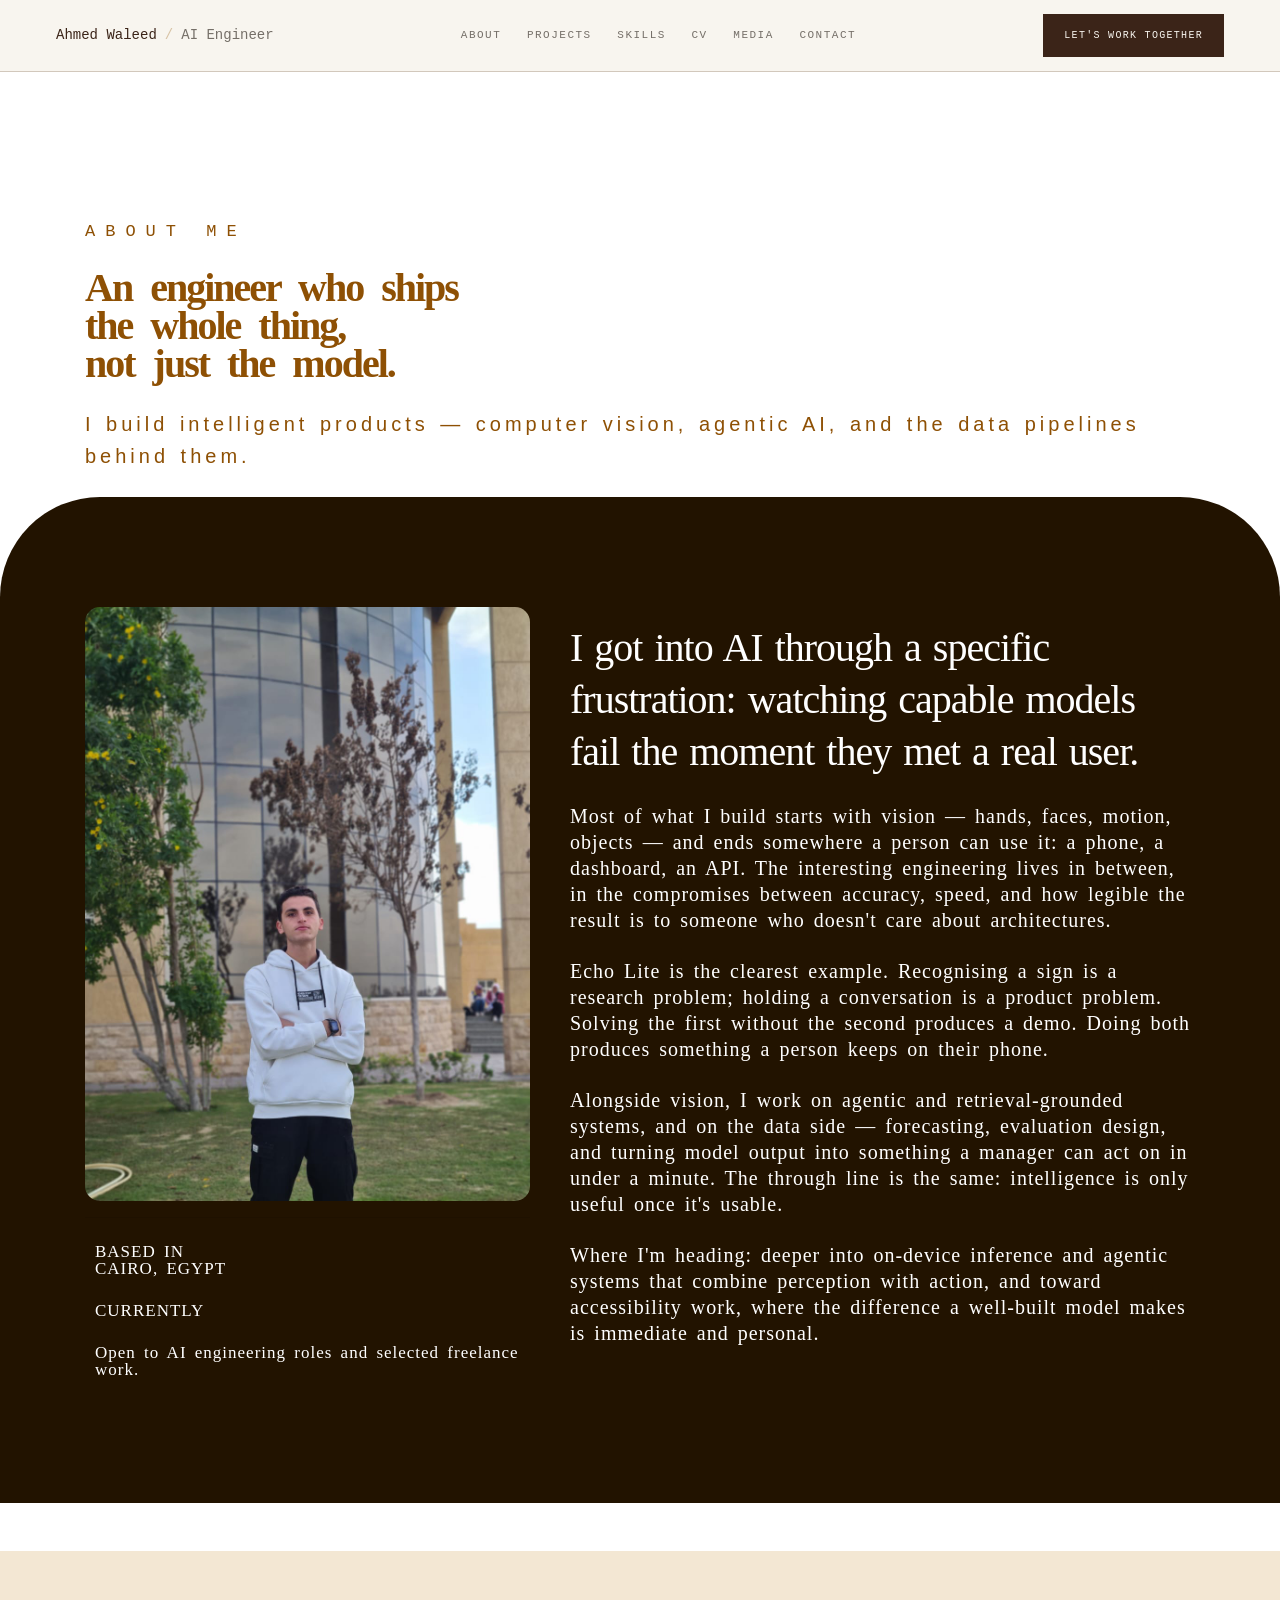
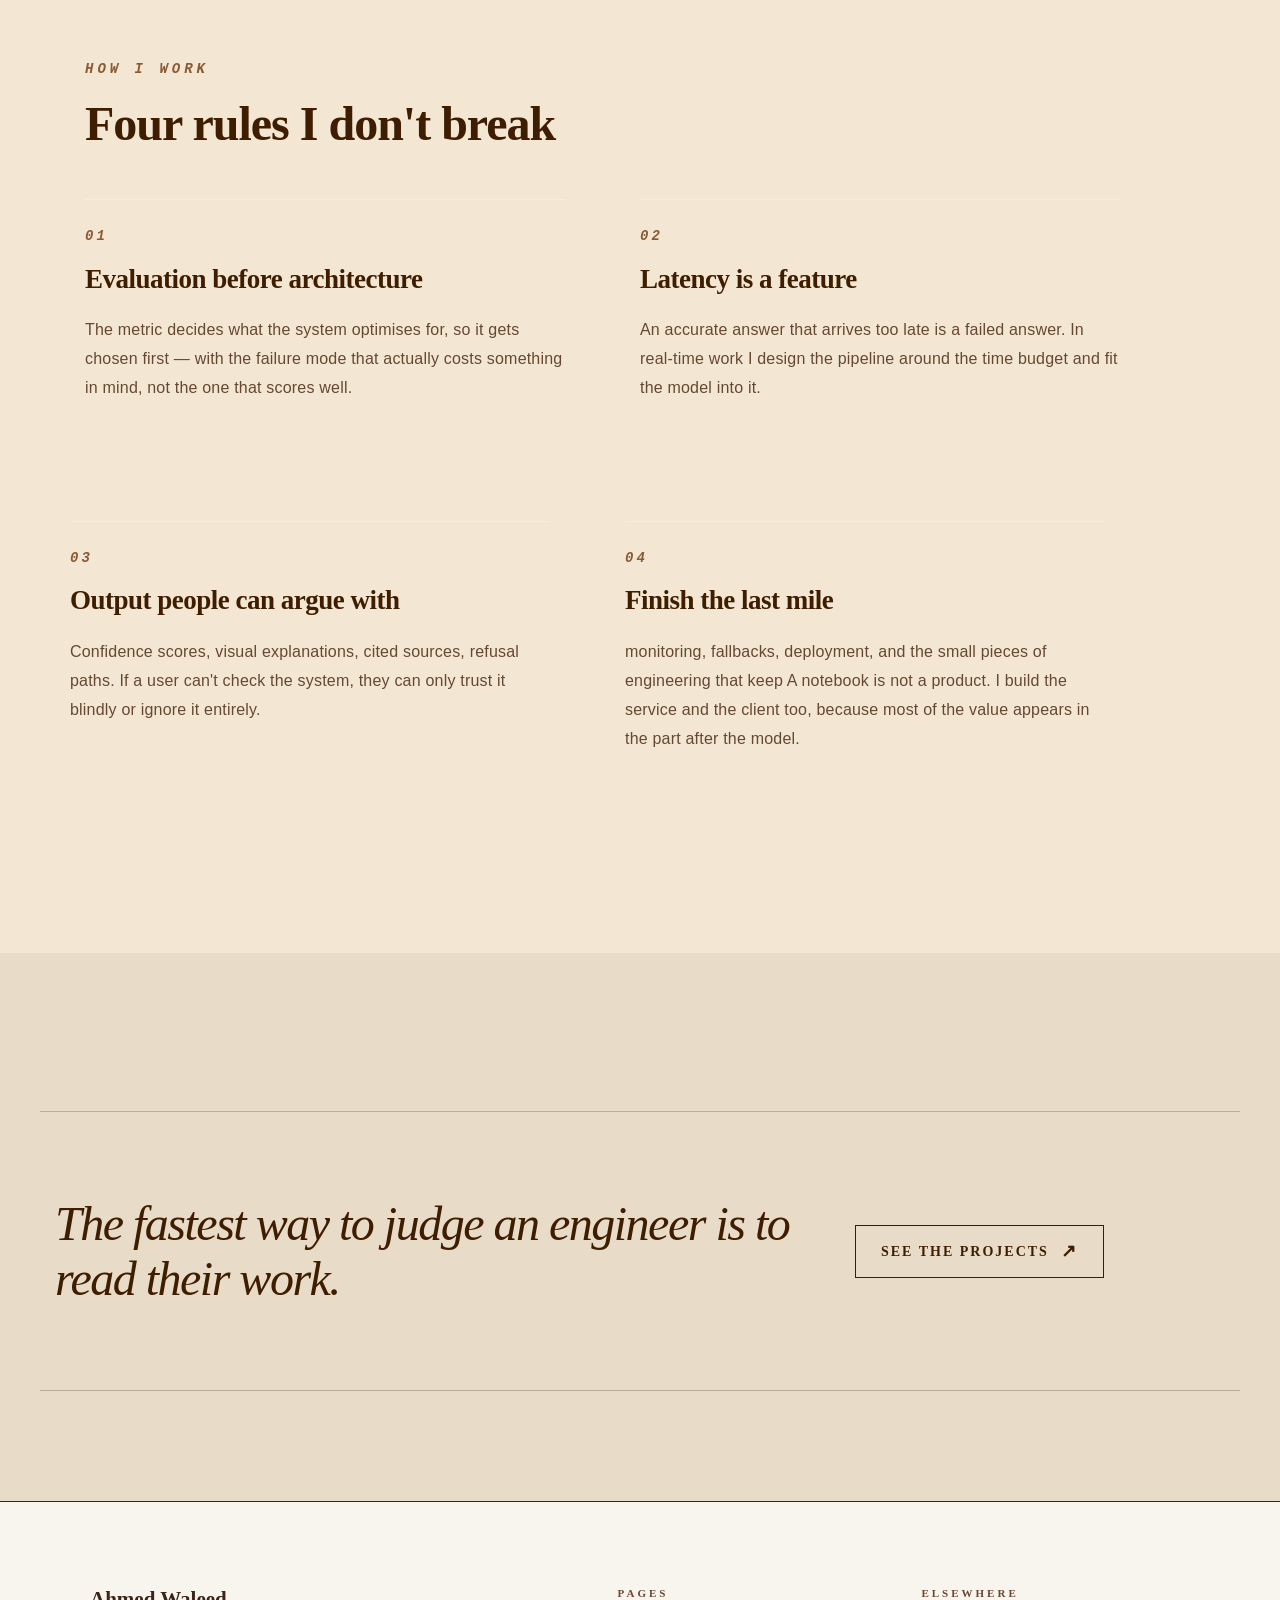
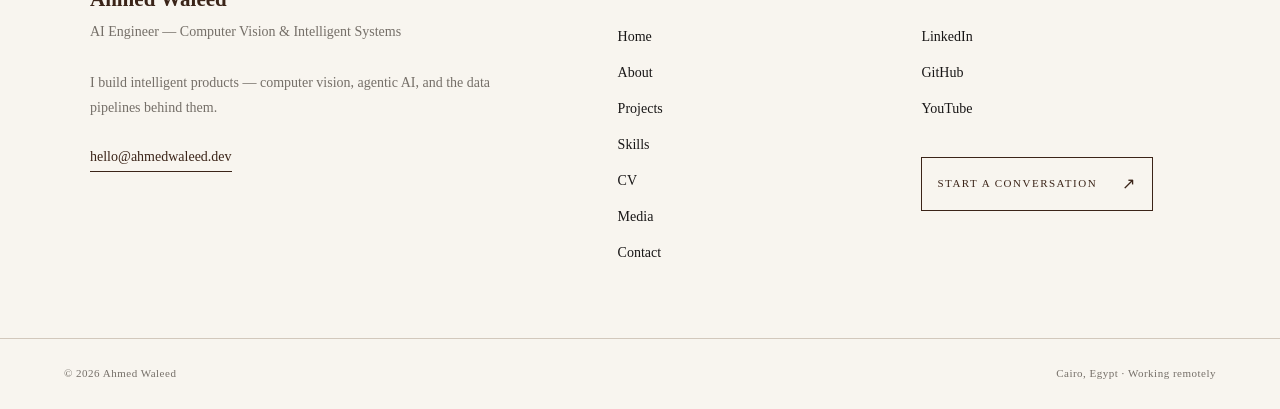
==== commit ec0b3fda: "initial" ====
--- a/about.html
+++ b/about.html
@@ -40,7 +40,6 @@
     <!-- =====================================================
          NAVBAR
     ====================================================== -->
-
     <header class="navbar">
 
         <div class="navbar-inner">
@@ -60,6 +59,11 @@
                 </span>
 
             </a>
+
+            <!-- Toggler/collapsibe Button -->
+            <button class="navbar-toggler" type="button" aria-label="Toggle navigation">
+                <span class="navbar-toggler-icon"></span>
+            </button>
 
 
             <nav class="nav-links">
@@ -519,6 +523,8 @@
          JAVASCRIPT
     ========================== -->
 
+    <script src="js/main.js"></script>
+
     <script src="https://cdn.jsdelivr.net/npm/jquery@3.5.1/dist/jquery.slim.min.js"
         integrity="sha384-DfXdz2htPH0lsSSs5nSSs5nVYUew+OrCXaRkfj" crossorigin="anonymous">
         </script>
--- a/css/navbar.css
+++ b/css/navbar.css
@@ -1,6 +1,6 @@
 /* =====================================================
-           NAVBAR
-        ===================================================== */
+   NAVBAR
+===================================================== */
 
 .navbar {
     width: 100%;
@@ -22,13 +22,15 @@
 
 
 .navbar-inner {
-    width: min(100% - 80px, 940px);
+    width: min(100% - 80px, 1400px);
 
     margin: auto;
 
     display: flex;
     align-items: center;
     justify-content: space-between;
+
+    gap: 30px;
 }
 
 
@@ -46,11 +48,12 @@
     color: var(--dark-brown);
 
     white-space: nowrap;
+
+    flex-shrink: 0;
 }
 
 .logo:hover {
     color: var(--dark-brown);
-    /* letter-spacing: 3px; */
     translate: 0px -10px;
     transition-duration: .5s;
     text-shadow: 1px 1px 2px var(--dark-brown);
@@ -77,7 +80,9 @@
     display: flex;
     align-items: center;
 
-    gap: 28px;
+    gap: clamp(16px, 2vw, 28px);
+
+    flex-shrink: 1;
 }
 
 
@@ -93,6 +98,8 @@
     transition: var(--transition);
 
     position: relative;
+
+    white-space: nowrap;
 }
 
 .nav-links a:hover {
@@ -119,11 +126,6 @@
 }
 
 
-.nav-links a:hover {
-    color: var(--dark-brown);
-}
-
-
 .nav-links a:hover::after {
     width: 100%;
 }
@@ -147,6 +149,10 @@
     border: 1px solid var(--dark-brown);
 
     transition: var(--transition);
+
+    white-space: nowrap;
+
+    flex-shrink: 0;
 }
 
 
@@ -156,4 +162,367 @@
     border-color: var(--brown);
 
     transform: translateY(-2px);
+}
+
+
+/* =====================================================
+   RESPONSIVE DIMENSIONS
+===================================================== */
+
+
+/* Large Screens */
+
+@media (min-width: 1400px) {
+
+    .navbar-inner {
+        width: min(100% - 100px, 1400px);
+    }
+}
+
+
+/* Medium / Laptop */
+
+@media (max-width: 1200px) {
+
+    .navbar-inner {
+        width: calc(100% - 60px);
+
+        gap: 20px;
+    }
+
+    .nav-links {
+        gap: 18px;
+    }
+
+    .nav-button {
+        padding: 12px 16px;
+    }
+}
+
+
+/* Small Laptop / Large Tablet */
+
+@media (max-width: 1050px) {
+
+    .navbar-inner {
+        width: calc(100% - 40px);
+
+        gap: 15px;
+    }
+
+    .nav-links {
+        gap: 14px;
+    }
+
+    .nav-links a {
+        font-size: 10px;
+        letter-spacing: 1px;
+    }
+
+    .nav-button {
+        padding: 11px 14px;
+
+        font-size: 9px;
+    }
+}
+
+
+/* Tablet */
+
+@media (max-width: 900px) {
+
+    .navbar-inner {
+        width: calc(100% - 40px);
+    }
+
+    .nav-links {
+        gap: 10px;
+    }
+
+    .nav-links a {
+        font-size: 9px;
+    }
+
+    .nav-button {
+        padding: 10px 12px;
+
+        font-size: 8px;
+    }
+
+    .logo {
+        font-size: 13px;
+    }
+}
+
+
+/* =====================================================
+   MOBILE
+===================================================== */
+
+@media (max-width: 768px) {
+
+    .navbar {
+        height: 68px;
+    }
+
+    .navbar-inner {
+        width: calc(100% - 30px);
+
+        gap: 15px;
+    }
+
+    /*
+       Hide desktop navigation on mobile.
+       Hamburger will replace it.
+    */
+
+    .nav-links,
+    .nav-button {
+        display: none;
+    }
+
+    .navbar-toggler {
+        display: flex;
+
+        margin-left: auto;
+
+        align-items: center;
+        justify-content: center;
+
+        flex-shrink: 0;
+    }
+}
+
+
+/* Small Mobile */
+
+@media (max-width: 480px) {
+
+    .navbar {
+        height: 64px;
+    }
+
+    .navbar-inner {
+        width: calc(100% - 24px);
+    }
+
+    .logo {
+        font-size: 12px;
+
+        gap: 6px;
+    }
+
+    .navbar-toggler {
+        padding: 6px;
+    }
+}
+
+
+/* Very Small Mobile */
+
+@media (max-width: 360px) {
+
+    .navbar-inner {
+        width: calc(100% - 20px);
+    }
+
+    .logo {
+        font-size: 11px;
+
+        gap: 5px;
+    }
+}
+
+/* =====================================================
+   MOBILE NAVBAR TOGGLER
+===================================================== */
+
+.navbar-toggler {
+    display: none;
+}
+
+
+/* Tablet & Mobile */
+
+@media (max-width: 768px) {
+
+    .navbar-toggler {
+        display: flex !important;
+
+        width: 42px;
+        height: 42px;
+
+        margin-left: auto;
+
+        align-items: center;
+        justify-content: center;
+
+        padding: 8px;
+
+        background: transparent;
+
+        border: 1px solid var(--dark-brown);
+
+        cursor: pointer;
+
+        flex-shrink: 0;
+    }
+
+    .navbar-toggler-icon {
+        display: block;
+
+        width: 22px;
+        height: 16px;
+
+        position: relative;
+
+        background-image: none !important;
+    }
+
+    .navbar-toggler-icon::before,
+    .navbar-toggler-icon::after,
+    .navbar-toggler-icon {
+        border-top: 2px solid var(--dark-brown);
+    }
+
+    .navbar-toggler-icon::before,
+    .navbar-toggler-icon::after {
+        content: "";
+
+        position: absolute;
+
+        left: 0;
+
+        width: 22px;
+        height: 2px;
+
+        background-color: var(--dark-brown);
+
+        border: 0;
+    }
+
+    .navbar-toggler-icon::before {
+        top: 5px;
+    }
+
+    .navbar-toggler-icon::after {
+        top: 13px;
+    }
+
+}
+
+/* =====================================================
+   MOBILE MENU
+===================================================== */
+
+.navbar-toggler {
+    display: none;
+}
+
+
+@media (max-width: 768px) {
+
+    .navbar-inner {
+        position: relative;
+    }
+
+
+    .navbar-toggler {
+        display: flex !important;
+
+        width: 42px;
+        height: 42px;
+
+        margin-left: auto;
+
+        align-items: center;
+        justify-content: center;
+
+        padding: 8px;
+
+        background: transparent;
+
+        border: 1px solid var(--dark-brown);
+
+        cursor: pointer;
+
+        flex-shrink: 0;
+    }
+
+
+    .navbar-toggler-icon {
+        display: block;
+
+        width: 22px;
+        height: 2px;
+
+        position: relative;
+
+        background-color: var(--dark-brown);
+    }
+
+
+    .navbar-toggler-icon::before,
+    .navbar-toggler-icon::after {
+        content: "";
+
+        position: absolute;
+
+        left: 0;
+
+        width: 22px;
+        height: 2px;
+
+        background-color: var(--dark-brown);
+    }
+
+
+    .navbar-toggler-icon::before {
+        top: -7px;
+    }
+
+
+    .navbar-toggler-icon::after {
+        top: 7px;
+    }
+
+
+    /* Hide desktop menu */
+
+    .nav-links,
+    .nav-button {
+        display: none;
+    }
+
+
+    /* Open menu */
+
+    .nav-links.active {
+        display: flex;
+
+        position: absolute;
+
+        top: calc(100% + 1px);
+
+        left: 0;
+        right: 0;
+
+        flex-direction: column;
+
+        align-items: stretch;
+
+        gap: 0;
+
+        padding: 15px 20px;
+
+        background-color: var(--warm-white);
+
+        border: 1px solid var(--border-light);
+    }
+
+
+    .nav-links.active a {
+        padding: 14px 0;
+    }
+
 }
